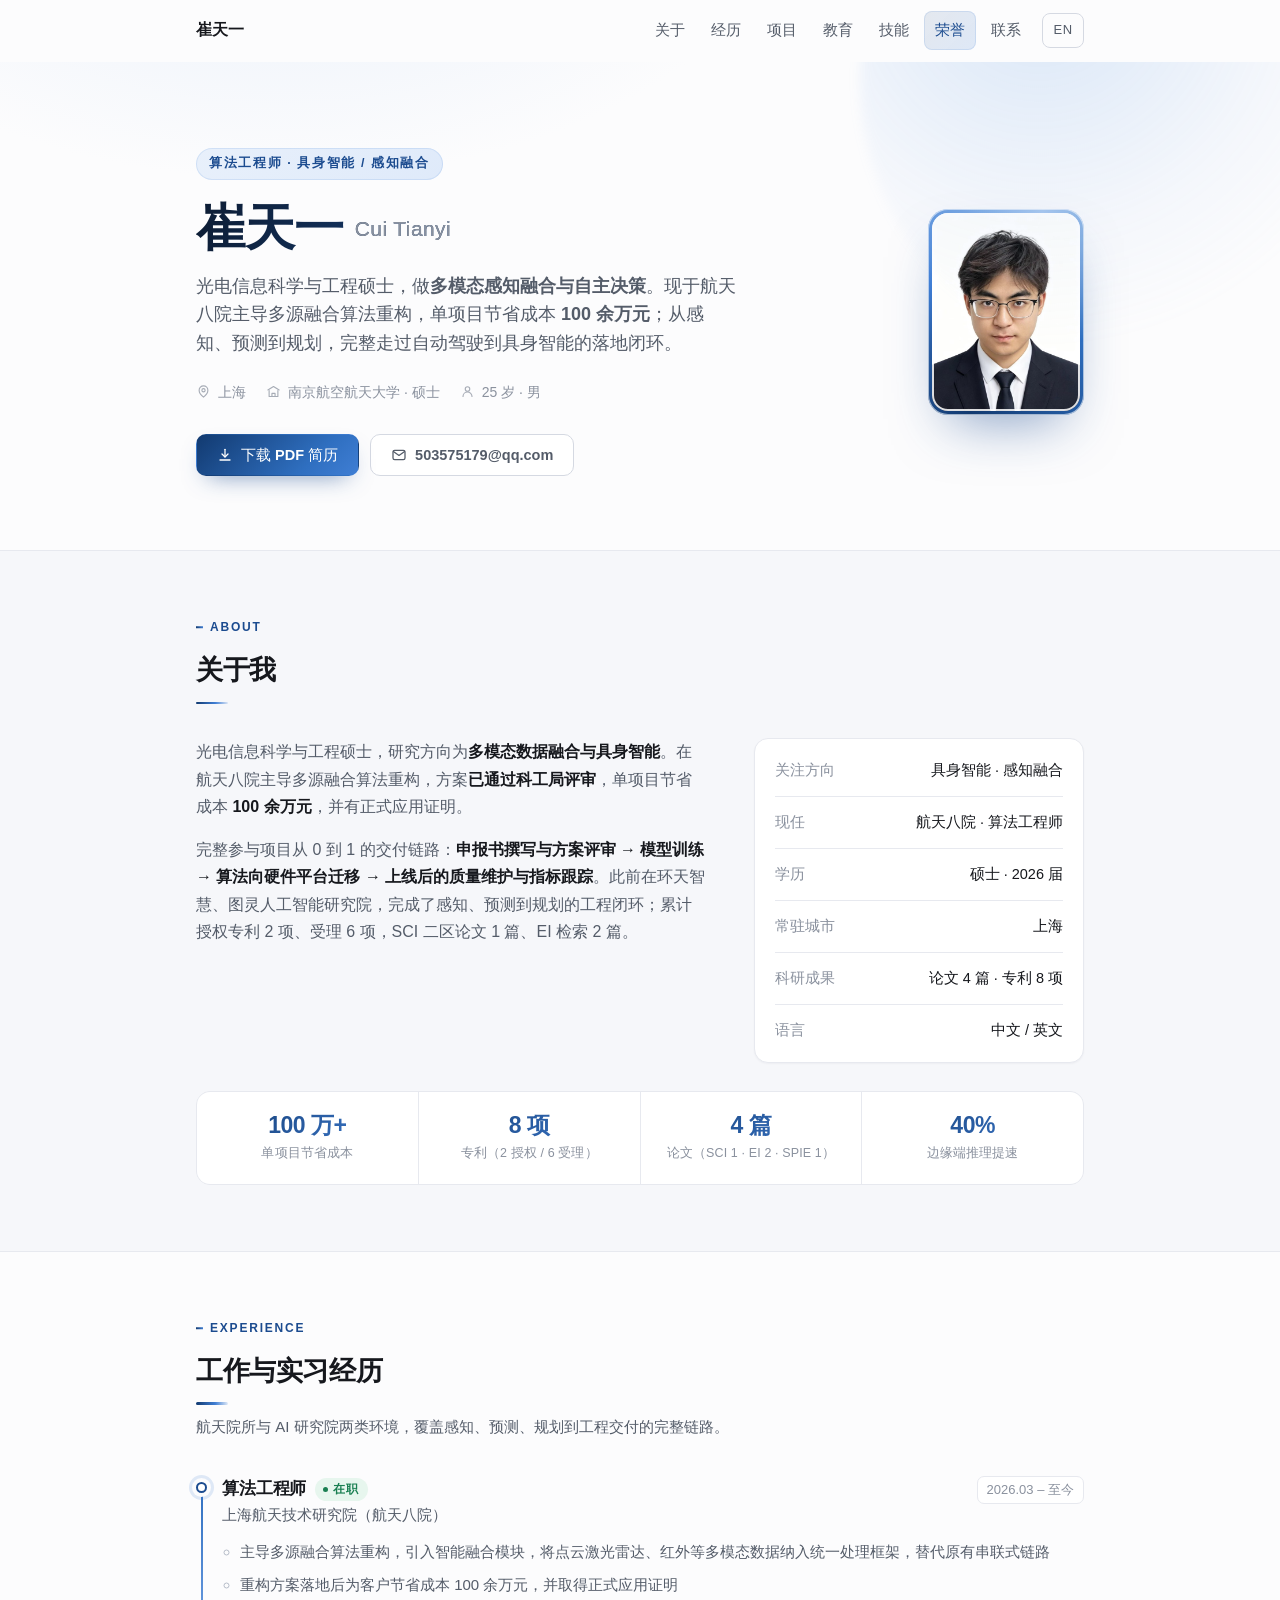
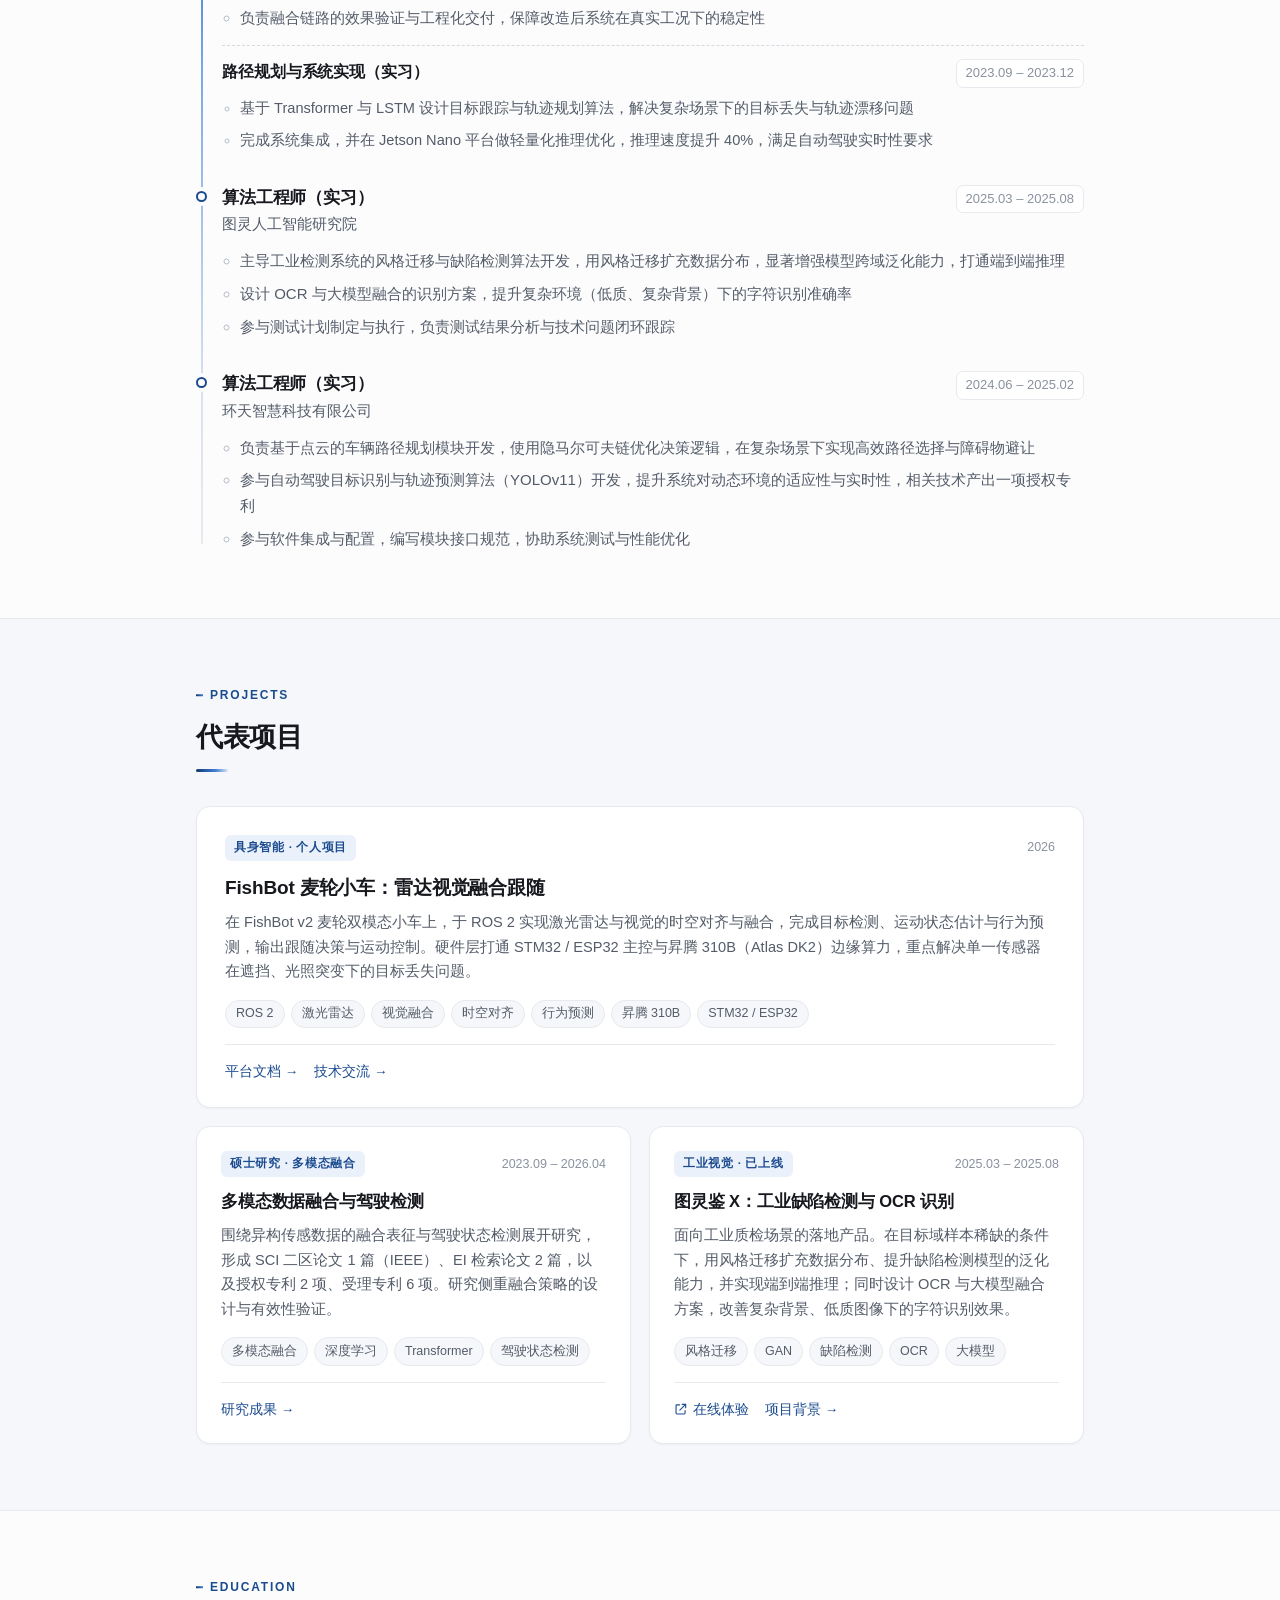
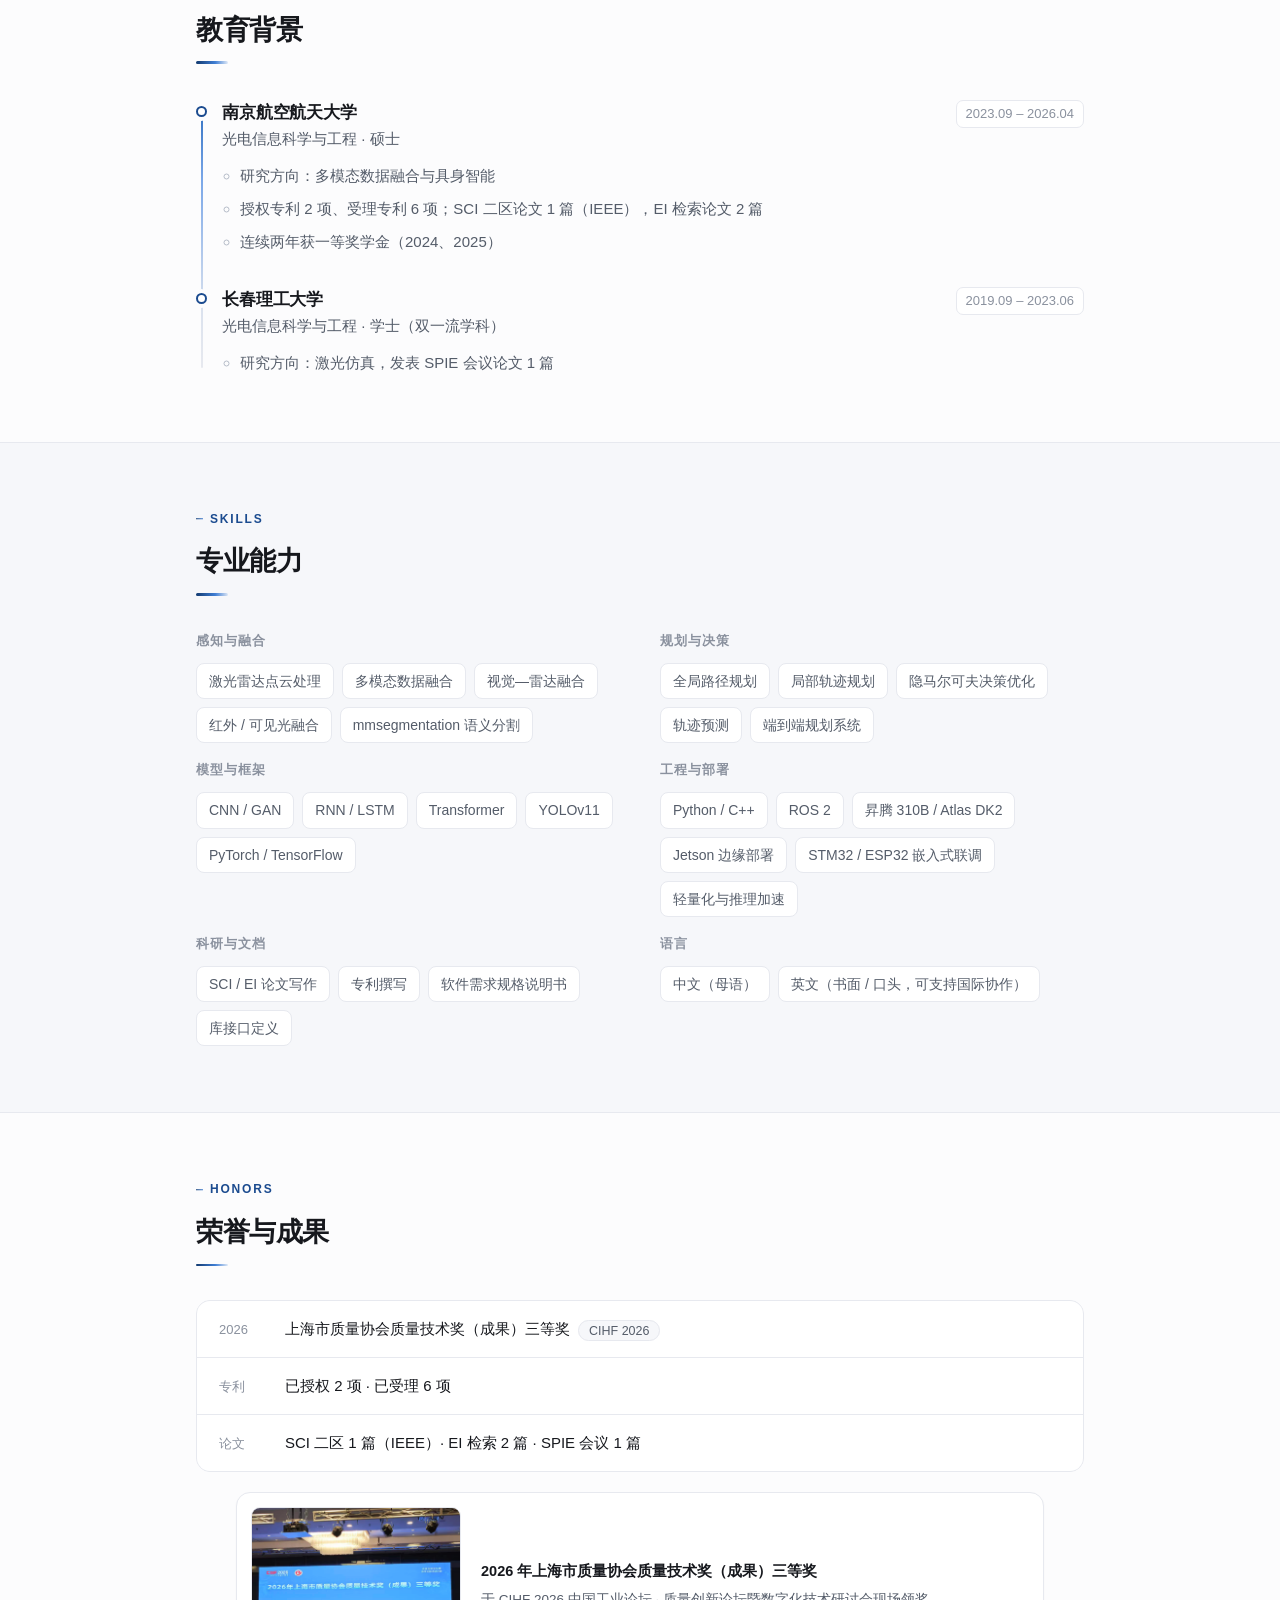
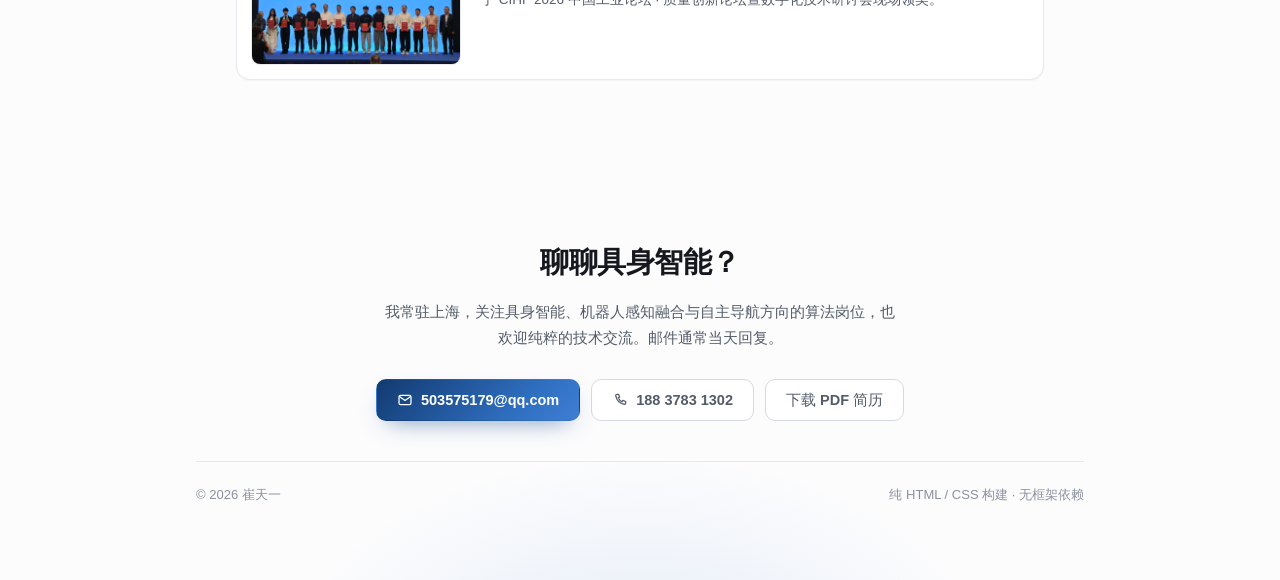
==== index.html @ 43d62408 "个人简历站：中英双语页面 + 单页 PDF 简历 + 站点二维码" ====
<!DOCTYPE html>
<html lang="zh-CN">
<head>
<meta charset="UTF-8">
<meta name="viewport" content="width=device-width, initial-scale=1">
<title>崔天一 · 算法工程师 | 具身智能 · 多模态感知融合</title>
<meta name="description" content="崔天一，南京航空航天大学光电信息科学与工程硕士，算法工程师。专注多模态感知融合、目标跟踪与自主决策，现于航天八院主导多源融合算法重构。">
<meta name="author" content="崔天一">
<meta property="og:title" content="崔天一 · 算法工程师">
<meta property="og:description" content="多模态感知融合 · 目标跟踪与行为预测 · 具身智能与自动驾驶决策">
<meta property="og:type" content="profile">
<link rel="stylesheet" href="assets/css/style.css">
<noscript><style>.reveal{opacity:1 !important;transform:none !important}</style></noscript>
</head>
<body>

<div class="progress" id="progress"></div>

<!-- ======================= 导航 ======================= -->
<header class="nav" id="nav">
  <div class="wrap nav__inner">
    <a class="nav__brand" href="index.html">崔天一</a>

    <button class="nav__toggle" id="navToggle" aria-label="展开菜单" aria-expanded="false">
      <svg viewBox="0 0 24 24" fill="none" stroke="currentColor" stroke-width="2" stroke-linecap="round">
        <path d="M4 7h16M4 12h16M4 17h16"/>
      </svg>
    </button>

    <ul class="nav__links" id="navLinks">
      <li><a href="#about">关于</a></li>
      <li><a href="#experience">经历</a></li>
      <li><a href="#projects">项目</a></li>
      <li><a href="#education">教育</a></li>
      <li><a href="#skills">技能</a></li>
      <li><a href="#honors">荣誉</a></li>
      <li><a href="#contact">联系</a></li>
      <li><a class="nav__lang" href="en/index.html" hreflang="en">EN</a></li>
    </ul>
  </div>
</header>

<main>

  <!-- ======================= Hero ======================= -->
  <section class="hero">
    <div class="wrap hero__inner">
      <div>
        <p class="hero__eyebrow">算法工程师 · 具身智能 / 感知融合</p>
        <h1 class="hero__name">崔天一<small>Cui Tianyi</small></h1>
        <p class="hero__role">
          光电信息科学与工程硕士，做<strong>多模态感知融合与自主决策</strong>。现于航天八院主导多源融合算法重构，单项目节省成本 <strong>100 余万元</strong>；从感知、预测到规划，完整走过自动驾驶到具身智能的落地闭环。
        </p>

        <ul class="hero__meta">
          <li>
            <svg viewBox="0 0 24 24" fill="none" stroke="currentColor" stroke-width="1.8" stroke-linecap="round" stroke-linejoin="round"><path d="M12 21s-7-5.2-7-11a7 7 0 1 1 14 0c0 5.8-7 11-7 11z"/><circle cx="12" cy="10" r="2.6"/></svg>
            上海
          </li>
          <li>
            <svg viewBox="0 0 24 24" fill="none" stroke="currentColor" stroke-width="1.8" stroke-linecap="round" stroke-linejoin="round"><path d="M3 9.5 12 4l9 5.5"/><path d="M5 10.5V20h14v-9.5"/><path d="M9.5 20v-5h5v5"/></svg>
            南京航空航天大学 · 硕士
          </li>
          <li>
            <svg viewBox="0 0 24 24" fill="none" stroke="currentColor" stroke-width="1.8" stroke-linecap="round" stroke-linejoin="round"><circle cx="12" cy="8" r="3.6"/><path d="M4.8 20a7.2 7.2 0 0 1 14.4 0"/></svg>
            25 岁 · 男
          </li>
        </ul>

        <div class="hero__cta">
          <a class="btn btn--primary" href="assets/resume.pdf" target="_blank" rel="noopener">
            <svg viewBox="0 0 24 24" fill="none" stroke="currentColor" stroke-width="1.9" stroke-linecap="round" stroke-linejoin="round"><path d="M12 3.5v11"/><path d="m7.5 10.5 4.5 4.5 4.5-4.5"/><path d="M4.5 19.5h15"/></svg>
            下载 PDF 简历
          </a>
          <a class="btn btn--ghost" href="mailto:503575179@qq.com">
            <svg viewBox="0 0 24 24" fill="none" stroke="currentColor" stroke-width="1.9" stroke-linecap="round" stroke-linejoin="round"><rect x="3" y="5" width="18" height="14" rx="2.5"/><path d="m3.6 6.6 8.4 6 8.4-6"/></svg>
            503575179@qq.com
          </a>
        </div>
      </div>

      <div class="hero__avatar">
        <img src="assets/img/avatar.jpg" alt="崔天一" width="520" height="689">
      </div>
    </div>
  </section>

  <!-- ======================= 关于 ======================= -->
  <section class="section section--alt" id="about">
    <div class="wrap">
      <div class="section__head reveal">
        <span class="section__kicker">About</span>
        <h2 class="section__title">关于我</h2>
      </div>

      <div class="about">
        <div class="about__text reveal">
          <p>
            光电信息科学与工程硕士，研究方向为<strong>多模态数据融合与具身智能</strong>。在航天八院主导多源融合算法重构，方案<strong>已通过科工局评审</strong>，单项目节省成本 <strong>100 余万元</strong>，并有正式应用证明。
          </p>
          <p>
            完整参与项目从 0 到 1 的交付链路：<strong>申报书撰写与方案评审 → 模型训练 → 算法向硬件平台迁移 → 上线后的质量维护与指标跟踪</strong>。此前在环天智慧、图灵人工智能研究院，完成了感知、预测到规划的工程闭环；累计授权专利 2 项、受理 6 项，SCI 二区论文 1 篇、EI 检索 2 篇。
          </p>
        </div>

        <aside class="facts reveal">
          <dl>
            <div class="facts__row"><dt>关注方向</dt><dd>具身智能 · 感知融合</dd></div>
            <div class="facts__row"><dt>现任</dt><dd>航天八院 · 算法工程师</dd></div>
            <div class="facts__row"><dt>学历</dt><dd>硕士 · 2026 届</dd></div>
            <div class="facts__row"><dt>常驻城市</dt><dd>上海</dd></div>
            <div class="facts__row"><dt>科研成果</dt><dd>论文 4 篇 · 专利 8 项</dd></div>
            <div class="facts__row"><dt>语言</dt><dd>中文 / 英文</dd></div>
          </dl>
        </aside>
      </div>

      <div class="stats reveal">
        <div class="stat"><span class="stat__num">100 万+</span><span class="stat__label">单项目节省成本</span></div>
        <div class="stat"><span class="stat__num">8 项</span><span class="stat__label">专利（2 授权 / 6 受理）</span></div>
        <div class="stat"><span class="stat__num">4 篇</span><span class="stat__label">论文（SCI 1 · EI 2 · SPIE 1）</span></div>
        <div class="stat"><span class="stat__num">40%</span><span class="stat__label">边缘端推理提速</span></div>
      </div>
    </div>
  </section>

  <!-- ======================= 经历 ======================= -->
  <section class="section" id="experience">
    <div class="wrap">
      <div class="section__head reveal">
        <span class="section__kicker">Experience</span>
        <h2 class="section__title">工作与实习经历</h2>
        <p class="section__desc">航天院所与 AI 研究院两类环境，覆盖感知、预测、规划到工程交付的完整链路。</p>
      </div>

      <ol class="timeline reveal">
        <li class="tl-item tl-item--now">
          <div class="tl-head">
            <div>
              <h3 class="tl-title">算法工程师<span class="badge-now">在职</span></h3>
              <div class="tl-org">上海航天技术研究院（航天八院）</div>
            </div>
            <span class="tl-date">2026.03 – 至今</span>
          </div>
          <div class="tl-body">
            <ul>
              <li>主导多源融合算法重构，引入智能融合模块，将点云激光雷达、红外等多模态数据纳入统一处理框架，替代原有串联式链路</li>
              <li>重构方案落地后为客户节省成本 100 余万元，并取得正式应用证明</li>
              <li>负责融合链路的效果验证与工程化交付，保障改造后系统在真实工况下的稳定性</li>
            </ul>
          </div>

          <div class="tl-sub">
            <div class="tl-sub__head">
              <span class="tl-sub__role">路径规划与系统实现（实习）</span>
              <span class="tl-date">2023.09 – 2023.12</span>
            </div>
            <div class="tl-body">
              <ul>
                <li>基于 Transformer 与 LSTM 设计目标跟踪与轨迹规划算法，解决复杂场景下的目标丢失与轨迹漂移问题</li>
                <li>完成系统集成，并在 Jetson Nano 平台做轻量化推理优化，推理速度提升 40%，满足自动驾驶实时性要求</li>
              </ul>
            </div>
          </div>
        </li>

        <li class="tl-item">
          <div class="tl-head">
            <div>
              <h3 class="tl-title">算法工程师（实习）</h3>
              <div class="tl-org">图灵人工智能研究院</div>
            </div>
            <span class="tl-date">2025.03 – 2025.08</span>
          </div>
          <div class="tl-body">
            <ul>
              <li>主导工业检测系统的风格迁移与缺陷检测算法开发，用风格迁移扩充数据分布，显著增强模型跨域泛化能力，打通端到端推理</li>
              <li>设计 OCR 与大模型融合的识别方案，提升复杂环境（低质、复杂背景）下的字符识别准确率</li>
              <li>参与测试计划制定与执行，负责测试结果分析与技术问题闭环跟踪</li>
            </ul>
          </div>
        </li>

        <li class="tl-item">
          <div class="tl-head">
            <div>
              <h3 class="tl-title">算法工程师（实习）</h3>
              <div class="tl-org">环天智慧科技有限公司</div>
            </div>
            <span class="tl-date">2024.06 – 2025.02</span>
          </div>
          <div class="tl-body">
            <ul>
              <li>负责基于点云的车辆路径规划模块开发，使用隐马尔可夫链优化决策逻辑，在复杂场景下实现高效路径选择与障碍物避让</li>
              <li>参与自动驾驶目标识别与轨迹预测算法（YOLOv11）开发，提升系统对动态环境的适应性与实时性，相关技术产出一项授权专利</li>
              <li>参与软件集成与配置，编写模块接口规范，协助系统测试与性能优化</li>
            </ul>
          </div>
        </li>

      </ol>
    </div>
  </section>

  <!-- ======================= 项目 ======================= -->
  <section class="section section--alt" id="projects">
    <div class="wrap">
      <div class="section__head reveal">
        <span class="section__kicker">Projects</span>
        <h2 class="section__title">代表项目</h2>
      </div>

      <div class="projects">
        <article class="card card--wide reveal">
          <div class="card__top">
            <span class="tag">具身智能 · 个人项目</span>
            <span class="card__date">2026</span>
          </div>
          <h3 class="card__title">
            <a href="https://fishros.org.cn/forum/category/42/fishbot%E5%9B%9B%E9%A9%B1%E6%9C%BA%E5%99%A8%E4%BA%BAv2" target="_blank" rel="noopener">FishBot 麦轮小车：雷达视觉融合跟随</a>
          </h3>
          <p class="card__desc">
            在 FishBot v2 麦轮双模态小车上，于 ROS 2 实现激光雷达与视觉的时空对齐与融合，完成目标检测、运动状态估计与行为预测，输出跟随决策与运动控制。硬件层打通 STM32 / ESP32 主控与昇腾 310B（Atlas DK2）边缘算力，重点解决单一传感器在遮挡、光照突变下的目标丢失问题。
          </p>
          <div class="card__stack">
            <span class="chip">ROS 2</span>
            <span class="chip">激光雷达</span>
            <span class="chip">视觉融合</span>
            <span class="chip">时空对齐</span>
            <span class="chip">行为预测</span>
            <span class="chip">昇腾 310B</span>
            <span class="chip">STM32 / ESP32</span>
          </div>
          <div class="card__links">
            <a href="https://fishros.org.cn/forum/category/42/fishbot%E5%9B%9B%E9%A9%B1%E6%9C%BA%E5%99%A8%E4%BA%BAv2" target="_blank" rel="noopener">平台文档 →</a>
            <a href="#contact">技术交流 →</a>
          </div>
        </article>

        <article class="card reveal">
          <div class="card__top">
            <span class="tag">硕士研究 · 多模态融合</span>
            <span class="card__date">2023.09 – 2026.04</span>
          </div>
          <h3 class="card__title">多模态数据融合与驾驶检测</h3>
          <p class="card__desc">
            围绕异构传感数据的融合表征与驾驶状态检测展开研究，形成 SCI 二区论文 1 篇（IEEE）、EI 检索论文 2 篇，以及授权专利 2 项、受理专利 6 项。研究侧重融合策略的设计与有效性验证。
          </p>
          <div class="card__stack">
            <span class="chip">多模态融合</span>
            <span class="chip">深度学习</span>
            <span class="chip">Transformer</span>
            <span class="chip">驾驶状态检测</span>
          </div>
          <div class="card__links">
            <a href="#honors">研究成果 →</a>
          </div>
        </article>

        <article class="card reveal">
          <div class="card__top">
            <span class="tag">工业视觉 · 已上线</span>
            <span class="card__date">2025.03 – 2025.08</span>
          </div>
          <h3 class="card__title">
            <a href="https://tulegit.com/chat" target="_blank" rel="noopener">图灵鉴 X：工业缺陷检测与 OCR 识别</a>
          </h3>
          <p class="card__desc">
            面向工业质检场景的落地产品。在目标域样本稀缺的条件下，用风格迁移扩充数据分布、提升缺陷检测模型的泛化能力，并实现端到端推理；同时设计 OCR 与大模型融合方案，改善复杂背景、低质图像下的字符识别效果。
          </p>
          <div class="card__stack">
            <span class="chip">风格迁移</span>
            <span class="chip">GAN</span>
            <span class="chip">缺陷检测</span>
            <span class="chip">OCR</span>
            <span class="chip">大模型</span>
          </div>
          <div class="card__links">
            <a href="https://tulegit.com/chat" target="_blank" rel="noopener">
              <svg viewBox="0 0 24 24" fill="none" stroke="currentColor" stroke-width="1.9" stroke-linecap="round" stroke-linejoin="round"><path d="M14 4h6v6"/><path d="M20 4 10 14"/><path d="M19 14.5V19a1.5 1.5 0 0 1-1.5 1.5H5A1.5 1.5 0 0 1 3.5 19V6.5A1.5 1.5 0 0 1 5 5h4.5"/></svg>
              在线体验
            </a>
            <a href="#experience">项目背景 →</a>
          </div>
        </article>

      </div>
    </div>
  </section>

  <!-- ======================= 教育 ======================= -->
  <section class="section" id="education">
    <div class="wrap">
      <div class="section__head reveal">
        <span class="section__kicker">Education</span>
        <h2 class="section__title">教育背景</h2>
      </div>

      <ol class="timeline reveal">
        <li class="tl-item">
          <div class="tl-head">
            <div>
              <h3 class="tl-title">南京航空航天大学</h3>
              <div class="tl-org">光电信息科学与工程 · 硕士</div>
            </div>
            <span class="tl-date">2023.09 – 2026.04</span>
          </div>
          <div class="tl-body">
            <ul>
              <li>研究方向：多模态数据融合与具身智能</li>
              <li>授权专利 2 项、受理专利 6 项；SCI 二区论文 1 篇（IEEE），EI 检索论文 2 篇</li>
              <li>连续两年获一等奖学金（2024、2025）</li>
            </ul>
          </div>
        </li>

        <li class="tl-item">
          <div class="tl-head">
            <div>
              <h3 class="tl-title">长春理工大学</h3>
              <div class="tl-org">光电信息科学与工程 · 学士（双一流学科）</div>
            </div>
            <span class="tl-date">2019.09 – 2023.06</span>
          </div>
          <div class="tl-body">
            <ul>
              <li>研究方向：激光仿真，发表 SPIE 会议论文 1 篇</li>
            </ul>
          </div>
        </li>
      </ol>
    </div>
  </section>

  <!-- ======================= 技能 ======================= -->
  <section class="section section--alt" id="skills">
    <div class="wrap">
      <div class="section__head reveal">
        <span class="section__kicker">Skills</span>
        <h2 class="section__title">专业能力</h2>
      </div>

      <div class="skills reveal">
        <div>
          <p class="skill__label">感知与融合</p>
          <ul class="skill__list">
            <li>激光雷达点云处理</li>
            <li>多模态数据融合</li>
            <li>视觉—雷达融合</li>
            <li>红外 / 可见光融合</li>
            <li>mmsegmentation 语义分割</li>
          </ul>
        </div>

        <div>
          <p class="skill__label">规划与决策</p>
          <ul class="skill__list">
            <li>全局路径规划</li>
            <li>局部轨迹规划</li>
            <li>隐马尔可夫决策优化</li>
            <li>轨迹预测</li>
            <li>端到端规划系统</li>
          </ul>
        </div>

        <div>
          <p class="skill__label">模型与框架</p>
          <ul class="skill__list">
            <li>CNN / GAN</li>
            <li>RNN / LSTM</li>
            <li>Transformer</li>
            <li>YOLOv11</li>
            <li>PyTorch / TensorFlow</li>
          </ul>
        </div>

        <div>
          <p class="skill__label">工程与部署</p>
          <ul class="skill__list">
            <li>Python / C++</li>
            <li>ROS 2</li>
            <li>昇腾 310B / Atlas DK2</li>
            <li>Jetson 边缘部署</li>
            <li>STM32 / ESP32 嵌入式联调</li>
            <li>轻量化与推理加速</li>
          </ul>
        </div>

        <div>
          <p class="skill__label">科研与文档</p>
          <ul class="skill__list">
            <li>SCI / EI 论文写作</li>
            <li>专利撰写</li>
            <li>软件需求规格说明书</li>
            <li>库接口定义</li>
          </ul>
        </div>

        <div>
          <p class="skill__label">语言</p>
          <ul class="skill__list">
            <li>中文（母语）</li>
            <li>英文（书面 / 口头，可支持国际协作）</li>
          </ul>
        </div>
      </div>
    </div>
  </section>

  <!-- ======================= 荣誉 ======================= -->
  <section class="section" id="honors">
    <div class="wrap">
      <div class="section__head reveal">
        <span class="section__kicker">Honors</span>
        <h2 class="section__title">荣誉与成果</h2>
      </div>

      <ul class="honors reveal">
        <li><span class="honors__year">2026</span><span class="honors__name">上海市质量协会质量技术奖（成果）三等奖<span class="chip" style="margin-left:8px">CIHF 2026</span></span></li>
        <li><span class="honors__year">专利</span><span class="honors__name">已授权 2 项 · 已受理 6 项</span></li>
        <li><span class="honors__year">论文</span><span class="honors__name">SCI 二区 1 篇（IEEE）· EI 检索 2 篇 · SPIE 会议 1 篇</span></li>
      </ul>

      <figure class="evidence reveal">
        <a href="assets/img/award-2026.jpg" target="_blank" rel="noopener">
          <img src="assets/img/award-2026.jpg" alt="2026 年上海市质量协会质量技术奖（成果）三等奖 颁奖现场" loading="lazy">
        </a>
        <figcaption class="evidence__cap">
          <strong>2026 年上海市质量协会质量技术奖（成果）三等奖</strong>
          于 CIHF 2026 中国工业论坛 · 质量创新论坛暨数字化技术研讨会现场领奖。
        </figcaption>
      </figure>
    </div>
  </section>

  <!-- ======================= 联系 ======================= -->
  <section class="contact" id="contact">
    <div class="wrap">
      <h2 class="contact__title">聊聊具身智能？</h2>
      <p class="contact__desc">
        我常驻上海，关注具身智能、机器人感知融合与自主导航方向的算法岗位，也欢迎纯粹的技术交流。邮件通常当天回复。
      </p>

      <div class="contact__actions">
        <a class="btn btn--primary" href="mailto:503575179@qq.com">
          <svg viewBox="0 0 24 24" fill="none" stroke="currentColor" stroke-width="1.9" stroke-linecap="round" stroke-linejoin="round"><rect x="3" y="5" width="18" height="14" rx="2.5"/><path d="m3.6 6.6 8.4 6 8.4-6"/></svg>
          503575179@qq.com
        </a>
        <a class="btn btn--ghost" href="tel:18837831302">
          <svg viewBox="0 0 24 24" fill="none" stroke="currentColor" stroke-width="1.9" stroke-linecap="round" stroke-linejoin="round"><path d="M7.6 3.5h2.2l1.6 4-2 1.3a11 11 0 0 0 5.8 5.8l1.3-2 4 1.6v2.2a2 2 0 0 1-2.2 2A16.5 16.5 0 0 1 5.6 5.7a2 2 0 0 1 2-2.2z"/></svg>
          188 3783 1302
        </a>
        <a class="btn btn--ghost" href="assets/resume.pdf" target="_blank" rel="noopener">下载 PDF 简历</a>
      </div>

      <div class="footer">
        <span>© <span id="year">2026</span> 崔天一</span>
        <span>纯 HTML / CSS 构建 · 无框架依赖</span>
      </div>
    </div>
  </section>

</main>

<script src="assets/js/main.js" defer></script>
</body>
</html>
---- assets/css/style.css ----
/* ============================================================
   Personal Resume Site — shared stylesheet
   Light, clean, print-friendly. 中英双语共用。
   ============================================================ */

:root {
  --bg: #fcfcfd;
  --surface: #ffffff;
  --surface-alt: #f6f7fa;
  --text: #16181d;
  --text-soft: #545c69;
  --text-mute: #8a919e;
  --accent: #1b4b8f;
  --accent-hover: #123a70;
  --accent-soft: #ebf1fa;
  --line: #e7e9ef;
  --line-strong: #d5d9e2;
  --radius: 14px;
  --radius-sm: 9px;
  --shadow-sm: 0 1px 2px rgba(16, 24, 40, 0.04);
  --shadow: 0 1px 2px rgba(16, 24, 40, 0.04), 0 10px 28px -16px rgba(16, 24, 40, 0.18);
  --max: 940px;
  --nav-h: 62px;
  --ease: cubic-bezier(0.16, 1, 0.3, 1);
}

*,
*::before,
*::after { box-sizing: border-box; }

html {
  scroll-behavior: smooth;
  scroll-padding-top: calc(var(--nav-h) + 16px);
  -webkit-text-size-adjust: 100%;
}

body {
  margin: 0;
  background: var(--bg);
  color: var(--text);
  font-family: -apple-system, BlinkMacSystemFont, "Segoe UI", "Inter",
    "PingFang SC", "Hiragino Sans GB", "Microsoft YaHei", "Source Han Sans SC",
    sans-serif;
  font-size: 16px;
  line-height: 1.72;
  -webkit-font-smoothing: antialiased;
  text-rendering: optimizeLegibility;
}

img { max-width: 100%; display: block; }
a { color: var(--accent); text-decoration: none; }
a:hover { color: var(--accent-hover); }

::selection { background: #d7e4f8; color: #0f2a52; }

/* ------------------------------------------------------------
   Layout
   ------------------------------------------------------------ */
.wrap {
  width: 100%;
  max-width: var(--max);
  margin: 0 auto;
  padding: 0 26px;
}

/* ------------------------------------------------------------
   Navbar
   ------------------------------------------------------------ */
.nav {
  position: sticky;
  top: 0;
  z-index: 50;
  height: var(--nav-h);
  background: rgba(252, 252, 253, 0.82);
  backdrop-filter: saturate(180%) blur(14px);
  -webkit-backdrop-filter: saturate(180%) blur(14px);
  border-bottom: 1px solid transparent;
  transition: border-color 0.25s ease, box-shadow 0.25s ease;
}

.nav.is-scrolled {
  border-bottom-color: var(--line);
  box-shadow: 0 1px 12px -6px rgba(16, 24, 40, 0.18);
}

.nav__inner {
  height: 100%;
  display: flex;
  align-items: center;
  justify-content: space-between;
  gap: 18px;
}

.nav__brand {
  font-size: 15.5px;
  font-weight: 650;
  letter-spacing: 0.01em;
  color: var(--text);
  white-space: nowrap;
}
.nav__brand:hover { color: var(--accent); }

.nav__links {
  display: flex;
  align-items: center;
  gap: 4px;
  margin: 0;
  padding: 0;
  list-style: none;
}

.nav__links a {
  display: block;
  padding: 7px 11px;
  border-radius: 8px;
  font-size: 14.5px;
  color: var(--text-soft);
  transition: color 0.16s ease, background-color 0.16s ease;
}
.nav__links a:hover { color: var(--text); background: var(--surface-alt); }
.nav__links a.is-active { color: var(--accent); background: var(--accent-soft); font-weight: 550; }

.nav__lang {
  border: 1px solid var(--line-strong) !important;
  font-size: 13px !important;
  letter-spacing: 0.06em;
  color: var(--text-soft);
  padding: 5px 10px !important;
  margin-left: 6px;
}
.nav__lang:hover { border-color: var(--accent) !important; color: var(--accent) !important; background: transparent !important; }

.nav__toggle {
  display: none;
  width: 38px;
  height: 38px;
  border: 1px solid var(--line-strong);
  border-radius: 9px;
  background: var(--surface);
  cursor: pointer;
  padding: 0;
  align-items: center;
  justify-content: center;
  color: var(--text);
}
.nav__toggle svg { width: 18px; height: 18px; }

/* ------------------------------------------------------------
   Hero
   ------------------------------------------------------------ */
.hero {
  position: relative;
  padding: 86px 0 74px;
  overflow: hidden;
}

.hero::before {
  content: "";
  position: absolute;
  inset: -40% 0 auto 0;
  height: 460px;
  background: radial-gradient(ellipse 60% 100% at 22% 0%, #e7effa 0%, rgba(231, 239, 250, 0) 68%);
  pointer-events: none;
}

.hero__inner {
  position: relative;
  display: grid;
  grid-template-columns: 1fr auto;
  gap: 52px;
  align-items: center;
}

.hero__eyebrow {
  display: inline-flex;
  align-items: center;
  gap: 8px;
  font-size: 12.5px;
  font-weight: 600;
  letter-spacing: 0.13em;
  text-transform: uppercase;
  color: var(--accent);
  background: var(--accent-soft);
  border-radius: 999px;
  padding: 5px 13px;
  margin: 0 0 20px;
}

.hero__name {
  margin: 0;
  font-size: clamp(34px, 5.2vw, 50px);
  line-height: 1.14;
  letter-spacing: -0.022em;
  font-weight: 680;
}

.hero__name small {
  display: inline-block;
  margin-left: 12px;
  font-size: 0.42em;
  font-weight: 500;
  letter-spacing: 0.02em;
  color: var(--text-mute);
  vertical-align: 0.42em;
}

.hero__role {
  margin: 15px 0 0;
  font-size: 18px;
  line-height: 1.6;
  color: var(--text-soft);
  max-width: 30em;
}

.hero__meta {
  display: flex;
  flex-wrap: wrap;
  gap: 6px 20px;
  margin: 22px 0 0;
  padding: 0;
  list-style: none;
  font-size: 14px;
  color: var(--text-mute);
}
.hero__meta li { display: flex; align-items: center; gap: 7px; }
.hero__meta svg { width: 15px; height: 15px; flex: none; opacity: 0.75; }

.hero__cta {
  display: flex;
  flex-wrap: wrap;
  gap: 11px;
  margin-top: 30px;
}

.btn {
  display: inline-flex;
  align-items: center;
  gap: 8px;
  height: 42px;
  padding: 0 20px;
  border-radius: 10px;
  font-size: 14.5px;
  font-weight: 550;
  border: 1px solid transparent;
  cursor: pointer;
  transition: transform 0.15s var(--ease), background-color 0.16s ease,
    border-color 0.16s ease, box-shadow 0.16s ease;
}
.btn svg { width: 16px; height: 16px; }
.btn:active { transform: translateY(1px); }

.btn--primary {
  background: var(--accent);
  color: #fff;
  box-shadow: 0 8px 20px -10px rgba(27, 75, 143, 0.65);
}
.btn--primary:hover { background: var(--accent-hover); color: #fff; }

.btn--ghost {
  background: var(--surface);
  color: var(--text-soft);
  border-color: var(--line-strong);
}
.btn--ghost:hover { color: var(--accent); border-color: var(--accent); }

.hero__avatar {
  width: 156px;
  height: 206px;
  border-radius: 20px;
  background: linear-gradient(140deg, #24579b 0%, #4a86d4 100%);
  color: #fff;
  display: grid;
  place-items: center;
  font-size: 46px;
  font-weight: 600;
  letter-spacing: 0.04em;
  box-shadow: 0 18px 44px -18px rgba(27, 75, 143, 0.62);
  flex: none;
  user-select: none;
}
.hero__avatar img { width: 100%; height: 100%; border-radius: 20px; object-fit: cover; }

/* ------------------------------------------------------------
   Section shell
   ------------------------------------------------------------ */
.section { padding: 66px 0; }
.section--alt { background: var(--surface-alt); border-block: 1px solid var(--line); }

.section__head { margin-bottom: 34px; }

.section__kicker {
  display: block;
  font-size: 12px;
  font-weight: 650;
  letter-spacing: 0.15em;
  text-transform: uppercase;
  color: var(--accent);
  margin-bottom: 9px;
}

.section__title {
  margin: 0;
  font-size: clamp(22px, 3vw, 27px);
  letter-spacing: -0.014em;
  font-weight: 650;
}

.section__desc {
  margin: 9px 0 0;
  color: var(--text-soft);
  font-size: 15px;
}

/* ------------------------------------------------------------
   About
   ------------------------------------------------------------ */
.about {
  display: grid;
  grid-template-columns: 1.55fr 1fr;
  gap: 46px;
  align-items: start;
}
.about__text p { margin: 0 0 15px; color: var(--text-soft); }
.about__text p:last-child { margin-bottom: 0; }
.about__text strong { color: var(--text); font-weight: 600; }

.facts {
  background: var(--surface);
  border: 1px solid var(--line);
  border-radius: var(--radius);
  padding: 6px 20px;
  box-shadow: var(--shadow-sm);
}
.facts dl { margin: 0; }
.facts__row {
  display: flex;
  justify-content: space-between;
  gap: 16px;
  padding: 13px 0;
  border-bottom: 1px solid var(--line);
  font-size: 14.5px;
}
.facts__row:last-child { border-bottom: 0; }
.facts__row dt { color: var(--text-mute); flex: none; }
.facts__row dd { margin: 0; text-align: right; font-weight: 500; }

/* ------------------------------------------------------------
   Timeline (education / experience)
   ------------------------------------------------------------ */
.timeline {
  position: relative;
  margin: 0;
  padding: 0 0 0 26px;
  list-style: none;
}
.timeline::before {
  content: "";
  position: absolute;
  left: 5px;
  top: 8px;
  bottom: 8px;
  width: 1.5px;
  background: linear-gradient(#cdd4e0, #e3e7ef);
  border-radius: 2px;
}

.tl-item { position: relative; padding-bottom: 30px; }
.tl-item:last-child { padding-bottom: 0; }

.tl-item::before {
  content: "";
  position: absolute;
  left: -26px;
  top: 8px;
  width: 11px;
  height: 11px;
  border-radius: 50%;
  background: var(--surface);
  border: 2.5px solid var(--accent);
  box-shadow: 0 0 0 4px var(--bg);
}
.section--alt .tl-item::before { box-shadow: 0 0 0 4px var(--surface-alt); }

.tl-head {
  display: flex;
  flex-wrap: wrap;
  align-items: baseline;
  justify-content: space-between;
  gap: 4px 16px;
}
.tl-title { margin: 0; font-size: 16.5px; font-weight: 620; letter-spacing: -0.008em; }
.tl-org { color: var(--text-soft); font-size: 15px; }
.tl-date {
  font-size: 13px;
  color: var(--text-mute);
  font-variant-numeric: tabular-nums;
  white-space: nowrap;
  background: var(--surface);
  border: 1px solid var(--line);
  border-radius: 7px;
  padding: 2px 9px;
}
.section--alt .tl-date { background: rgba(255, 255, 255, 0.7); }

.tl-body { margin-top: 11px; }
.tl-body ul {
  margin: 0;
  padding-left: 18px;
  color: var(--text-soft);
  font-size: 15px;
}
.tl-body li { margin-bottom: 7px; }
.tl-body li:last-child { margin-bottom: 0; }
.tl-body li::marker { color: #b6bdc9; }

/* 同一单位下的第二段经历（实习/转岗） */
.tl-sub {
  margin-top: 15px;
  padding-top: 13px;
  border-top: 1px dashed var(--line-strong);
}
.tl-sub__head {
  display: flex;
  flex-wrap: wrap;
  align-items: baseline;
  justify-content: space-between;
  gap: 4px 16px;
  margin-bottom: 8px;
}
.tl-sub__role {
  font-size: 15.5px;
  font-weight: 600;
  color: var(--text);
  letter-spacing: -0.006em;
}
.tl-sub .tl-body { margin-top: 0; }
.tl-sub .tl-body ul { font-size: 14.6px; }

/* ------------------------------------------------------------
   Project cards
   ------------------------------------------------------------ */
.projects {
  display: grid;
  grid-template-columns: repeat(2, minmax(0, 1fr));
  gap: 18px;
}

.card {
  display: flex;
  flex-direction: column;
  background: var(--surface);
  border: 1px solid var(--line);
  border-radius: var(--radius);
  padding: 24px 24px 22px;
  box-shadow: var(--shadow-sm);
  transition: transform 0.22s var(--ease), box-shadow 0.22s var(--ease),
    border-color 0.22s ease;
}
.card:hover {
  transform: translateY(-3px);
  border-color: var(--line-strong);
  box-shadow: var(--shadow);
}

.card__top {
  display: flex;
  align-items: center;
  justify-content: space-between;
  gap: 12px;
  margin-bottom: 13px;
}

.tag {
  display: inline-block;
  font-size: 11.5px;
  font-weight: 600;
  letter-spacing: 0.06em;
  text-transform: uppercase;
  color: var(--accent);
  background: var(--accent-soft);
  border-radius: 6px;
  padding: 3px 9px;
}
.tag--muted { color: var(--text-mute); background: var(--surface-alt); border: 1px solid var(--line); }

.card__date {
  font-size: 12.5px;
  color: var(--text-mute);
  font-variant-numeric: tabular-nums;
  white-space: nowrap;
}

.card__title {
  margin: 0 0 9px;
  font-size: 16.5px;
  font-weight: 630;
  line-height: 1.45;
  letter-spacing: -0.008em;
}
.card__title a { color: inherit; }
.card__title a:hover { color: var(--accent); }

.card__desc {
  margin: 0;
  font-size: 14.6px;
  color: var(--text-soft);
  line-height: 1.68;
}

.card__stack {
  display: flex;
  flex-wrap: wrap;
  gap: 6px;
  margin-top: 16px;
}
.chip {
  font-size: 12.5px;
  color: var(--text-soft);
  background: var(--surface-alt);
  border: 1px solid var(--line);
  border-radius: 999px;
  padding: 2.5px 10px;
  white-space: nowrap;
}

.card__links {
  display: flex;
  gap: 16px;
  margin-top: auto;
  padding-top: 15px;
  border-top: 1px solid var(--line);
  font-size: 13.5px;
}
.card__links a { display: inline-flex; align-items: center; gap: 5px; font-weight: 500; }
.card__links svg { width: 14px; height: 14px; }
.card__desc + .card__stack { margin-bottom: 16px; }

/* ------------------------------------------------------------
   Skills
   ------------------------------------------------------------ */
.skills {
  display: grid;
  grid-template-columns: repeat(2, minmax(0, 1fr));
  gap: 16px 40px;
}
.skill__label {
  margin: 0 0 11px;
  font-size: 13px;
  font-weight: 650;
  letter-spacing: 0.07em;
  text-transform: uppercase;
  color: var(--text-mute);
}
.skill__list { display: flex; flex-wrap: wrap; gap: 8px; margin: 0; padding: 0; list-style: none; }
.skill__list li {
  font-size: 14px;
  background: var(--surface);
  border: 1px solid var(--line);
  border-radius: 8px;
  padding: 5px 12px;
  color: var(--text-soft);
  transition: border-color 0.16s ease, color 0.16s ease;
}
.skill__list li:hover { border-color: var(--accent); color: var(--accent); }

/* ------------------------------------------------------------
   Honors
   ------------------------------------------------------------ */
.honors { margin: 0; padding: 0; list-style: none; display: grid; gap: 1px; background: var(--line); border: 1px solid var(--line); border-radius: var(--radius); overflow: hidden; }
.honors li {
  display: flex;
  align-items: baseline;
  gap: 14px;
  background: var(--surface);
  padding: 15px 22px;
  font-size: 15px;
  color: var(--text-soft);
}
.honors .honors__year {
  flex: none;
  width: 52px;
  font-size: 13px;
  color: var(--text-mute);
  font-variant-numeric: tabular-nums;
}
.honors .honors__name { color: var(--text); font-weight: 500; }

/* ------------------------------------------------------------
   Contact / footer
   ------------------------------------------------------------ */
.contact {
  text-align: center;
  padding: 76px 0 40px;
}
.contact__title {
  margin: 0 0 12px;
  font-size: clamp(23px, 3.2vw, 29px);
  font-weight: 650;
  letter-spacing: -0.016em;
}
.contact__desc { margin: 0 auto 28px; max-width: 34em; color: var(--text-soft); font-size: 15px; }

.contact__actions { display: flex; flex-wrap: wrap; gap: 11px; justify-content: center; }

.socials {
  display: flex;
  flex-wrap: wrap;
  gap: 22px;
  justify-content: center;
  margin: 34px 0 0;
  padding: 0;
  list-style: none;
  font-size: 14px;
}
.socials a { display: inline-flex; align-items: center; gap: 7px; color: var(--text-soft); }
.socials a:hover { color: var(--accent); }
.socials svg { width: 16px; height: 16px; }

.footer {
  margin-top: 40px;
  padding: 22px 0 34px;
  border-top: 1px solid var(--line);
  font-size: 13px;
  color: var(--text-mute);
  display: flex;
  flex-wrap: wrap;
  gap: 8px 18px;
  justify-content: space-between;
}

/* ------------------------------------------------------------
   Stats strip
   ------------------------------------------------------------ */
.stats {
  display: grid;
  grid-template-columns: repeat(4, minmax(0, 1fr));
  gap: 1px;
  margin: 28px 0 0;
  background: var(--line);
  border: 1px solid var(--line);
  border-radius: var(--radius);
  overflow: hidden;
}
.stat { background: var(--surface); padding: 19px 14px; text-align: center; }
.stat__num {
  display: block;
  font-size: 23px;
  font-weight: 680;
  line-height: 1.25;
  letter-spacing: -0.02em;
  color: var(--accent);
  font-variant-numeric: tabular-nums;
}
.stat__label {
  display: block;
  margin-top: 4px;
  font-size: 12.5px;
  color: var(--text-mute);
  letter-spacing: 0.01em;
}

/* ------------------------------------------------------------
   "Current role" badge
   ------------------------------------------------------------ */
.badge-now {
  display: inline-flex;
  align-items: center;
  gap: 5px;
  margin-left: 9px;
  font-size: 11.5px;
  font-weight: 600;
  letter-spacing: 0.07em;
  color: #1a7f52;
  background: #e7f6ee;
  border-radius: 999px;
  padding: 2px 9px 2px 8px;
  vertical-align: middle;
}
.badge-now::before {
  content: "";
  width: 5px;
  height: 5px;
  border-radius: 50%;
  background: #1a7f52;
}

/* ------------------------------------------------------------
   Award evidence
   ------------------------------------------------------------ */
.evidence {
  display: flex;
  align-items: center;
  gap: 20px;
  margin-top: 20px;
  padding: 14px;
  background: var(--surface);
  border: 1px solid var(--line);
  border-radius: var(--radius);
  box-shadow: var(--shadow-sm);
}
.evidence img {
  width: 210px;
  height: auto;
  flex: none;
  border-radius: 9px;
  border: 1px solid var(--line);
}
.evidence__cap { font-size: 13.5px; color: var(--text-soft); line-height: 1.7; margin: 0; }
.evidence__cap strong {
  display: block;
  margin-bottom: 5px;
  font-size: 14.5px;
  font-weight: 620;
  color: var(--text);
}

/* ------------------------------------------------------------
   Reveal animation
   ------------------------------------------------------------ */
.reveal {
  opacity: 0;
  transform: translateY(16px);
  transition: opacity 0.62s var(--ease), transform 0.62s var(--ease);
}
.reveal.is-in { opacity: 1; transform: none; }

@media (prefers-reduced-motion: reduce) {
  html { scroll-behavior: auto; }
  .reveal { opacity: 1; transform: none; transition: none; }
  * { animation-duration: 0.001ms !important; transition-duration: 0.001ms !important; }
}

/* ------------------------------------------------------------
   Responsive
   ------------------------------------------------------------ */
@media (max-width: 860px) {
  .hero__inner { grid-template-columns: 1fr; gap: 34px; }
  .hero__avatar { order: -1; }
  .hero { padding: 58px 0 56px; }
  .about { grid-template-columns: 1fr; gap: 30px; }
  .projects, .skills { grid-template-columns: 1fr; }
  .section { padding: 52px 0; }
  .stats { grid-template-columns: repeat(2, minmax(0, 1fr)); }
  .evidence { flex-direction: column; align-items: flex-start; gap: 14px; }
  .evidence img { width: 100%; max-width: 340px; }
}

@media (max-width: 700px) {
  .nav__toggle { display: inline-flex; }
  .nav__links {
    position: absolute;
    top: var(--nav-h);
    left: 0;
    right: 0;
    flex-direction: column;
    align-items: stretch;
    gap: 2px;
    padding: 10px 22px 18px;
    background: rgba(252, 252, 253, 0.97);
    backdrop-filter: blur(14px);
    border-bottom: 1px solid var(--line);
    box-shadow: 0 14px 24px -18px rgba(16, 24, 40, 0.4);
    display: none;
  }
  .nav__links.is-open { display: flex; }
  .nav__links a { padding: 10px 12px; }
  .nav__lang { margin: 6px 0 0; text-align: center; }
  .wrap { padding: 0 20px; }
  .honors li { flex-wrap: wrap; gap: 4px 12px; }
}

/* ============================================================
   V2 视觉增强 — 渐变 / 光效 / 微交互（不影响排版结构）
   ============================================================ */

:root {
  --accent-2: #3f7ed4;
  --accent-3: #8fb6e8;
}

/* ---------- 顶部滚动进度条 ---------- */
.progress {
  position: fixed;
  top: 0;
  left: 0;
  z-index: 100;
  width: 0;
  height: 2.5px;
  background: linear-gradient(90deg, #123a70, #2f6fc0 45%, #6fa4e6);
  box-shadow: 0 0 10px rgba(63, 126, 212, 0.55);
  border-radius: 0 2px 2px 0;
  pointer-events: none;
}

/* ---------- Hero 光斑 ---------- */
.hero::after {
  content: "";
  position: absolute;
  top: -260px;
  right: -140px;
  width: 560px;
  height: 560px;
  border-radius: 50%;
  background: radial-gradient(circle at 32% 32%,
    rgba(74, 143, 224, 0.20), rgba(122, 167, 232, 0.06) 46%, transparent 68%);
  filter: blur(6px);
  pointer-events: none;
  animation: heroFloat 16s ease-in-out infinite alternate;
}
@keyframes heroFloat {
  from { transform: translate3d(0, 0, 0) scale(1); }
  to   { transform: translate3d(-28px, 30px, 0) scale(1.09); }
}

/* ---------- 渐变大标题 ---------- */
.hero__name {
  background: linear-gradient(112deg, #0d1c33 0%, #163f77 42%, #3f7ed4 100%);
  -webkit-background-clip: text;
  background-clip: text;
  -webkit-text-fill-color: transparent;
  color: transparent;
}
.hero__name small {
  -webkit-text-fill-color: var(--text-mute);
  color: var(--text-mute);
}

.hero__eyebrow {
  background: linear-gradient(135deg, #e8f0fb, #dfeafa);
  box-shadow: inset 0 0 0 1px rgba(63, 126, 212, 0.14);
}

/* ---------- 头像：证件照比例 + 渐变描边框 ---------- */
.hero__avatar {
  position: relative;
  width: 156px;
  height: 206px;
  padding: 4px;
  border-radius: 20px;
  background: conic-gradient(from 200deg, #123a70, #3f7ed4, #a8c8ee, #2f6fc0, #123a70);
  box-shadow: 0 26px 56px -22px rgba(27, 75, 143, 0.55),
              0 0 0 1px rgba(255, 255, 255, 0.6) inset;
  display: block;
  font-size: 0;
  overflow: hidden;
  transition: transform 0.55s var(--ease), box-shadow 0.45s ease;
}
.hero__avatar::after {
  content: "";
  position: absolute;
  inset: 4px;
  border-radius: 16px;
  box-shadow: inset 0 0 0 2px rgba(255, 255, 255, 0.85);
  pointer-events: none;
}
.hero__avatar img {
  width: 100%;
  height: 100%;
  border-radius: 16px;
  object-fit: cover;
  object-position: 50% 50%;
  background: #eef2f8;
  display: block;
}
.hero__avatar:hover {
  transform: translateY(-3px);
  box-shadow: 0 32px 66px -22px rgba(27, 75, 143, 0.62),
              0 0 0 1px rgba(255, 255, 255, 0.6) inset;
}

/* ---------- 栏目标题：渐变小竖条 ---------- */
.section__head .section__title {
  position: relative;
  padding-bottom: 11px;
}
.section__head .section__title::after {
  content: "";
  position: absolute;
  left: 0;
  bottom: 0;
  width: 32px;
  height: 2.5px;
  border-radius: 3px;
  background: linear-gradient(90deg, #123a70, #3f7ed4 60%, rgba(63, 126, 212, 0.15));
}

.section__kicker {
  position: relative;
  padding-left: 14px;
}
.section__kicker::before {
  content: "";
  position: absolute;
  left: 0;
  top: 50%;
  width: 7px;
  height: 1.5px;
  background: linear-gradient(90deg, #123a70, #3f7ed4);
  transform: translateY(-50%);
}

/* ---------- 数字条：渐变数字 ---------- */
.stat {
  position: relative;
  transition: background-color 0.3s ease;
}
.stat:hover { background: #fbfcfe; }
.stat__num {
  background: linear-gradient(135deg, #123a70, #3f7ed4);
  -webkit-background-clip: text;
  background-clip: text;
  -webkit-text-fill-color: transparent;
  color: transparent;
}

/* ---------- 卡片：跟随鼠标的光斑 + 顶部渐变线 ---------- */
.card {
  position: relative;
  overflow: hidden;
  isolation: isolate;
}
.card::before {
  content: "";
  position: absolute;
  inset: 0;
  border-radius: inherit;
  pointer-events: none;
  background: radial-gradient(340px circle at var(--mx, 50%) var(--my, 0%),
    rgba(63, 126, 212, 0.11), rgba(63, 126, 212, 0) 62%);
  opacity: 0;
  transition: opacity 0.35s ease;
  z-index: -1;
}
.card:hover::before { opacity: 1; }

.card::after {
  content: "";
  position: absolute;
  top: 0;
  left: 0;
  right: 0;
  height: 2px;
  background: linear-gradient(90deg, #123a70, #3f7ed4, #a8c8ee);
  transform: scaleX(0);
  transform-origin: left center;
  transition: transform 0.5s var(--ease);
}
.card:hover::after { transform: scaleX(1); }

/* 主推卡片：横向铺满 */
.card--wide { grid-column: 1 / -1; }
@media (min-width: 861px) {
  .card--wide { padding: 28px 28px 24px; }
  .card--wide .card__title { font-size: 19px; }
}

/* ---------- 时间轴：渐变导轨 + 当前职位呼吸点 ---------- */
.timeline::before {
  background: linear-gradient(180deg, #2f6fc0 0%, #7aa7e8 28%, #dbe2ee 78%, #e7e9ef 100%);
  width: 2px;
}
.tl-item--now::before {
  box-shadow: 0 0 0 4px var(--bg), 0 0 0 7px rgba(63, 126, 212, 0.16);
  animation: dotPulse 2.8s ease-in-out infinite;
}
.section--alt .tl-item--now::before {
  box-shadow: 0 0 0 4px var(--surface-alt), 0 0 0 7px rgba(63, 126, 212, 0.16);
}
@keyframes dotPulse {
  0%, 100% { box-shadow: 0 0 0 4px var(--bg), 0 0 0 6px rgba(63, 126, 212, 0.18); }
  50%      { box-shadow: 0 0 0 4px var(--bg), 0 0 0 10px rgba(63, 126, 212, 0.04); }
}

/* ---------- 按钮：渐变 + 掠过高光 ---------- */
.btn--primary {
  position: relative;
  overflow: hidden;
  background: linear-gradient(135deg, #123a70 0%, #2f6fc0 70%, #3f7ed4 100%);
  box-shadow: 0 10px 24px -12px rgba(27, 75, 143, 0.7);
}
.btn--primary::after {
  content: "";
  position: absolute;
  top: -10%;
  left: -70%;
  width: 42%;
  height: 120%;
  background: linear-gradient(90deg, transparent, rgba(255, 255, 255, 0.34), transparent);
  transform: skewX(-18deg);
  transition: left 0.65s var(--ease);
}
.btn--primary:hover::after { left: 130%; }
.btn--primary:hover {
  background: linear-gradient(135deg, #0f3060 0%, #2a64ae 70%, #3a76c8 100%);
}

.btn--ghost {
  transition: transform 0.15s var(--ease), color 0.16s ease,
    border-color 0.16s ease, box-shadow 0.2s ease, background-color 0.2s ease;
}
.btn--ghost:hover {
  box-shadow: 0 8px 18px -12px rgba(27, 75, 143, 0.5);
  background: #fbfcfe;
}

/* ---------- 导航：激活态渐变胶囊 ---------- */
.nav__links a.is-active {
  background: linear-gradient(135deg, rgba(18, 58, 112, 0.10), rgba(63, 126, 212, 0.16));
  box-shadow: inset 0 0 0 1px rgba(63, 126, 212, 0.14);
}

/* ---------- 联系区：底部光晕 ---------- */
.contact {
  position: relative;
  overflow: hidden;
}
.contact::before {
  content: "";
  position: absolute;
  left: 50%;
  bottom: -320px;
  width: 760px;
  height: 460px;
  transform: translateX(-50%);
  border-radius: 50%;
  background: radial-gradient(ellipse at center,
    rgba(63, 126, 212, 0.13), rgba(63, 126, 212, 0) 66%);
  pointer-events: none;
}
.contact > .wrap { position: relative; }

/* ---------- 荣誉条目 hover ---------- */
.honors li { transition: background-color 0.2s ease; }
.honors li:hover { background: #fbfcfe; }
.section--alt .honors li:hover { background: #fff; }

/* ---------- 小屏：头像尺寸校正（覆盖 V2 的固定尺寸） ---------- */
@media (max-width: 860px) {
  .hero__avatar { width: 124px; height: 164px; }
}

/* ------------------------------------------------------------
   Print (可以直接 Ctrl+P 存成 PDF 当简历用)
   ------------------------------------------------------------ */
@media print {
  .progress { display: none !important; }
  .hero__name,
  .stat__num {
    background: none !important;
    color: #111 !important;
    -webkit-text-fill-color: #111 !important;
  }
  .hero::after,
  .contact::before,
  .card::before,
  .card::after,
  .section__head .section__title::after { display: none !important; }
  .hero__avatar { width: 18mm !important; height: 24mm !important; padding: 0; background: none; box-shadow: none; border-radius: 0; }
  .hero__avatar::after { display: none; }
  .timeline::before { background: #dcdfe6 !important; }
  .tl-item--now::before { animation: none !important; box-shadow: 0 0 0 3px #fff !important; }
  .nav, .nav__toggle, .hero__cta, .contact__actions, .card__links, .footer { display: none !important; }
  body { background: #fff; font-size: 11.5pt; line-height: 1.5; color: #111; }
  .wrap { max-width: none; padding: 0; }
  .hero { padding: 0 0 18pt; }
  .hero::before { display: none; }
  .hero__avatar { width: 18mm; height: 24mm; font-size: 26pt; box-shadow: none; }
  .section { padding: 14pt 0; }
  .section--alt { background: #fff; border: 0; }
  .card, .facts, .honors { box-shadow: none; break-inside: avoid; }
  .section__head { margin-bottom: 10pt; }
  .stats { grid-template-columns: repeat(4, minmax(0, 1fr)); margin-top: 8pt; }
  .stat { padding: 6pt 4pt; }
  .stat__num { font-size: 14pt; }
  .evidence { display: none; }
  .badge-now { border: 1px solid #1a7f52; background: none; }
  .reveal { opacity: 1 !important; transform: none !important; }
  a { color: #111; }
}
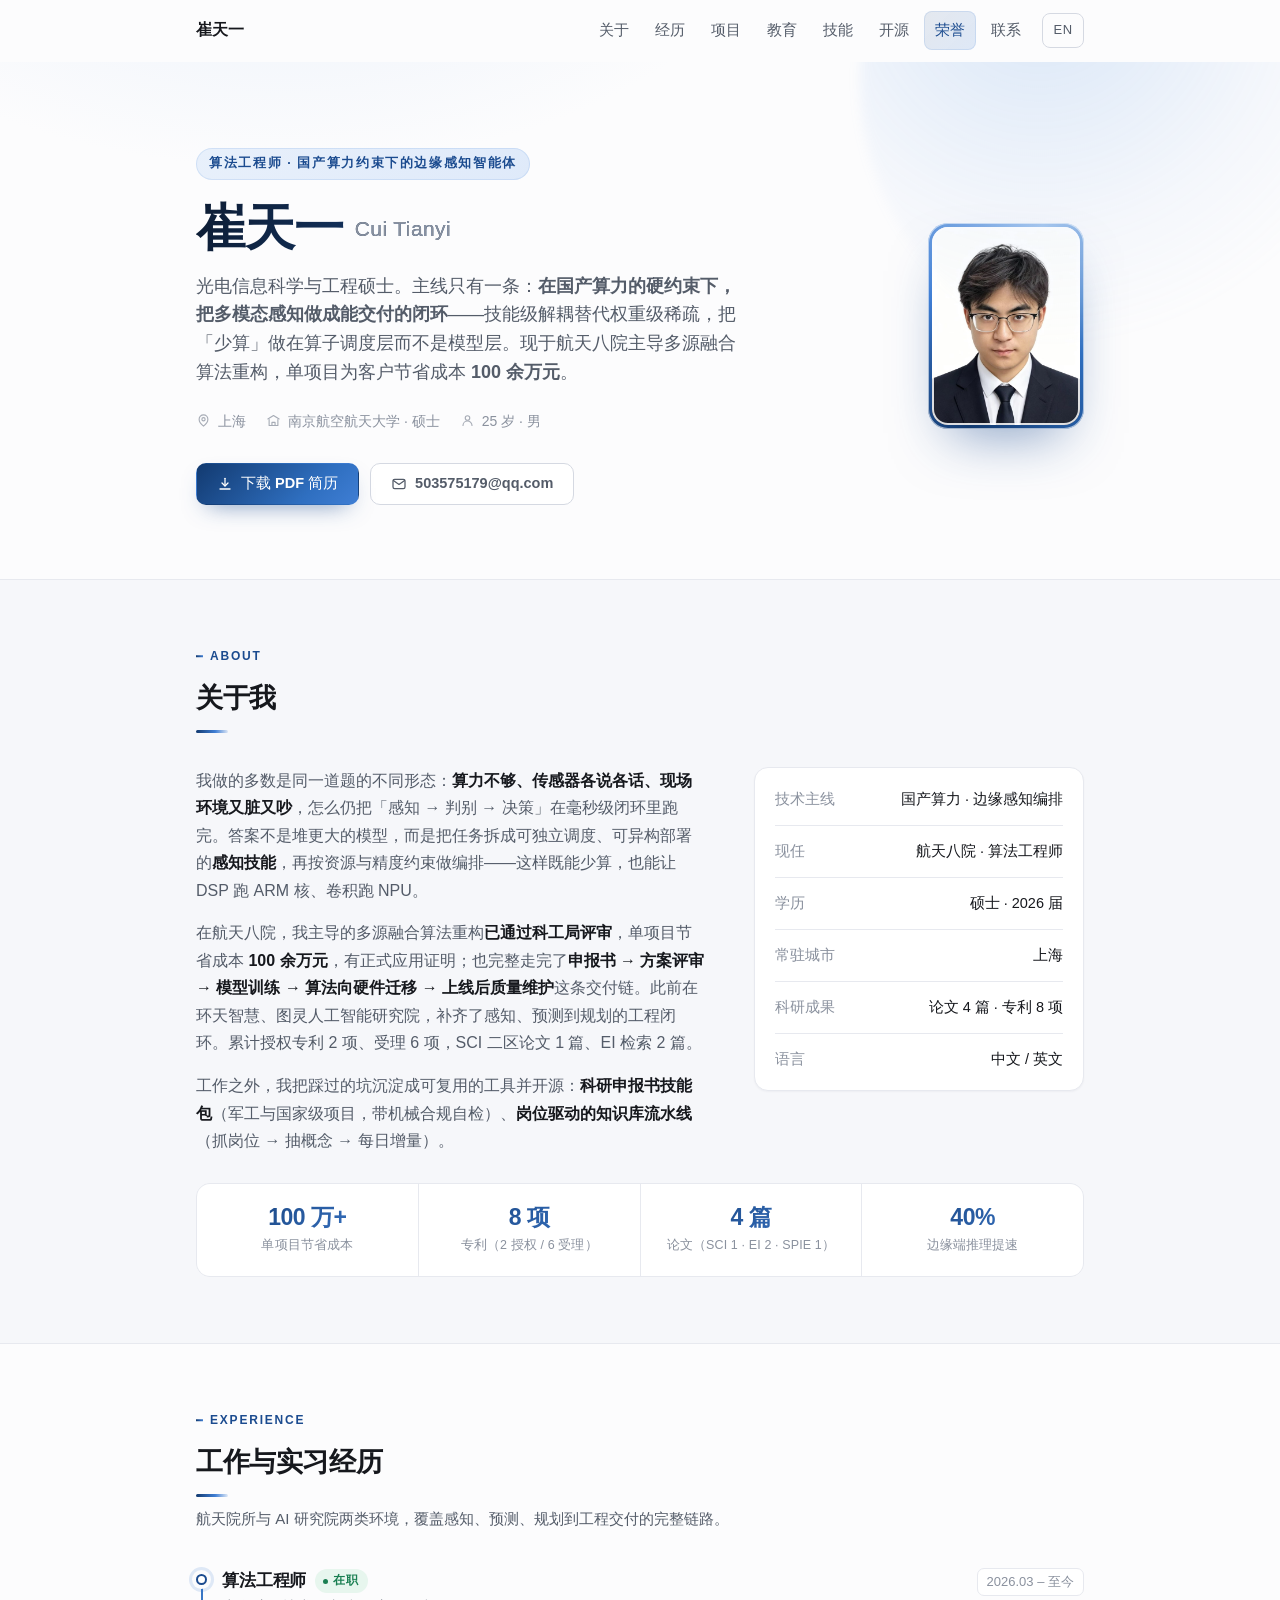
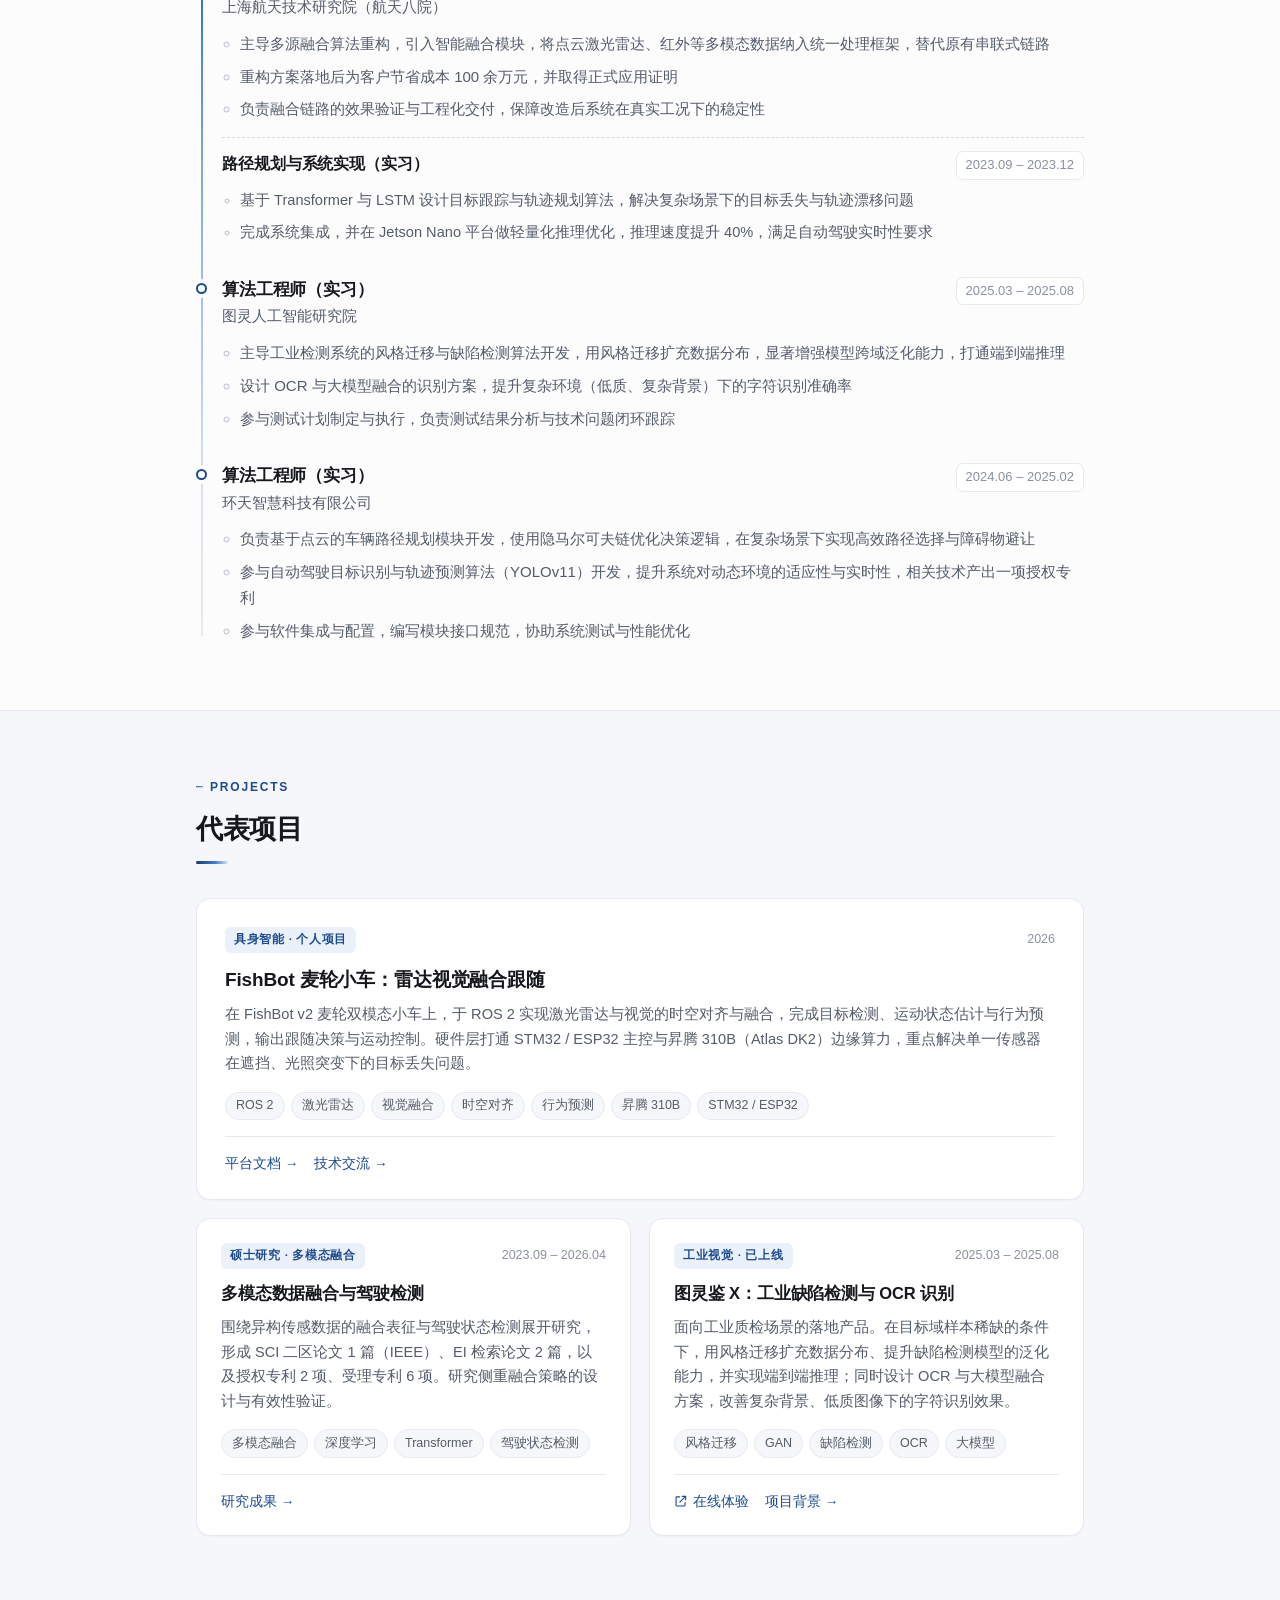
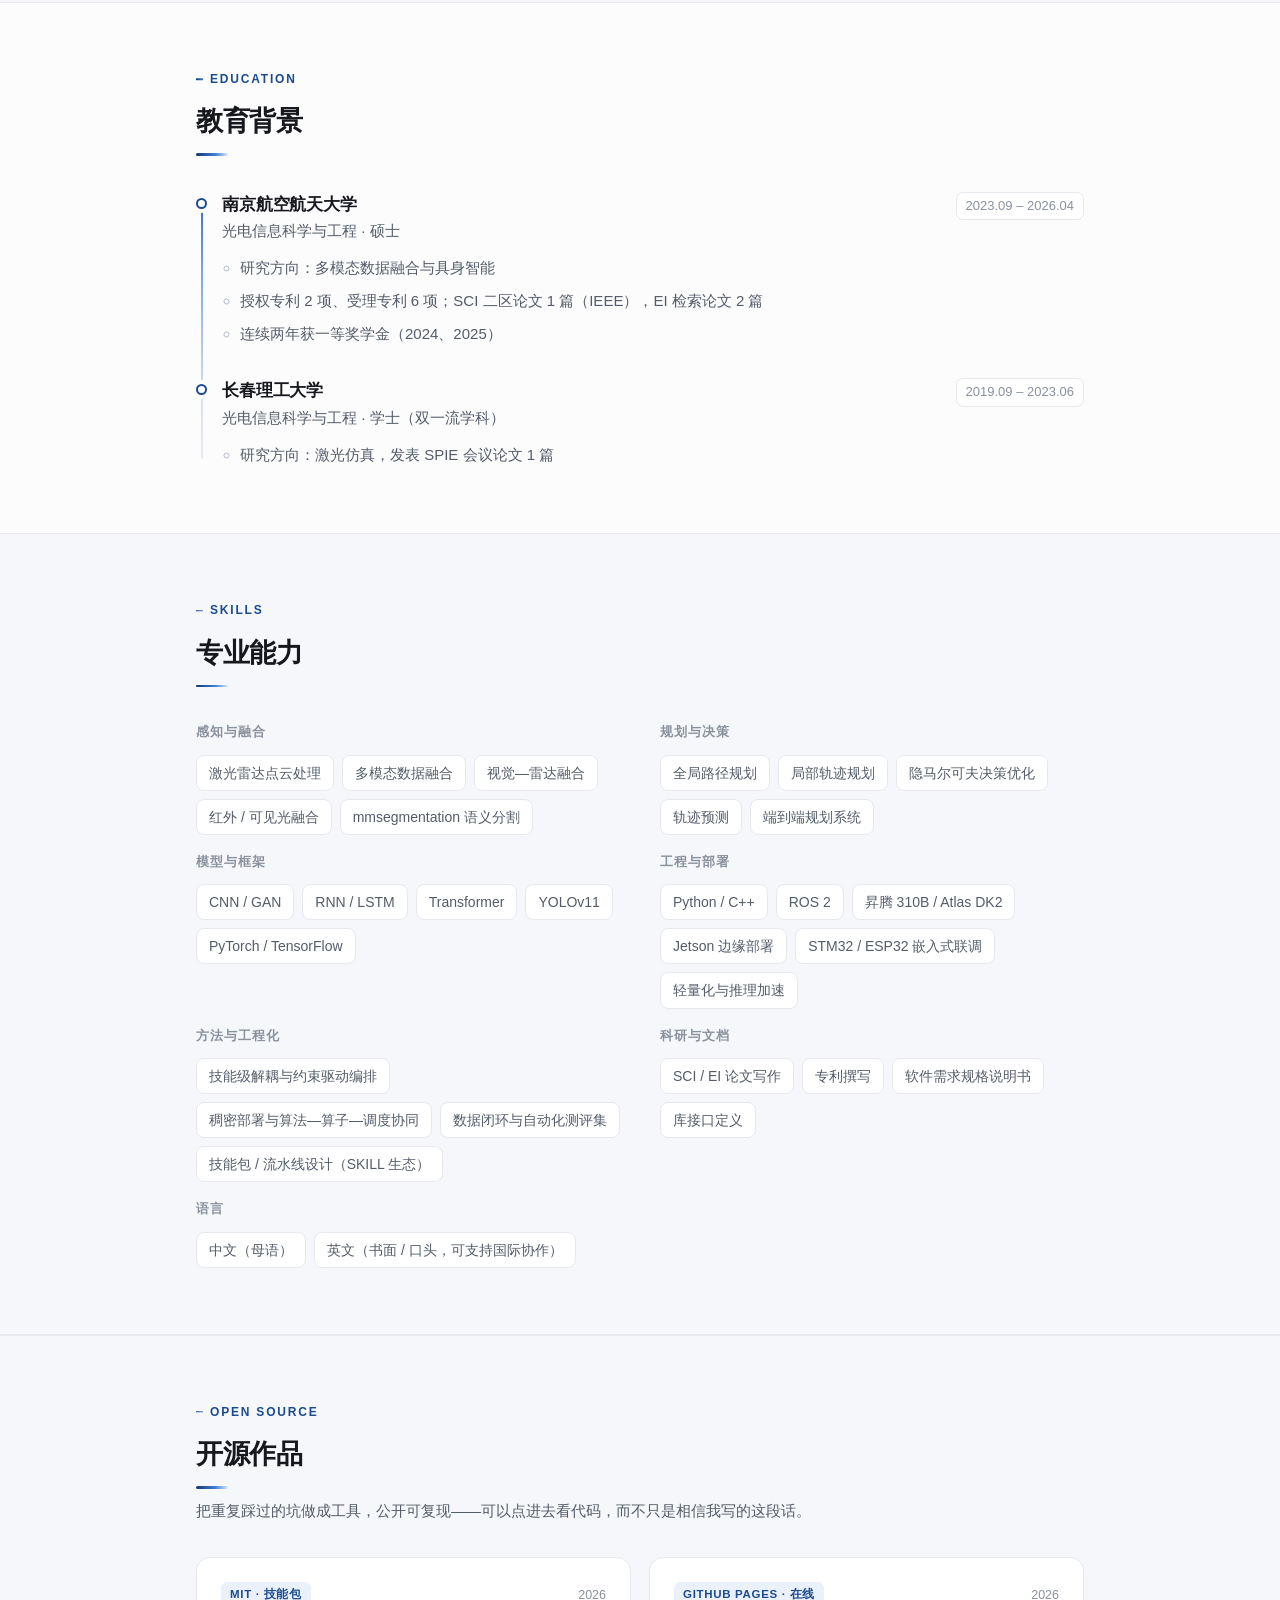
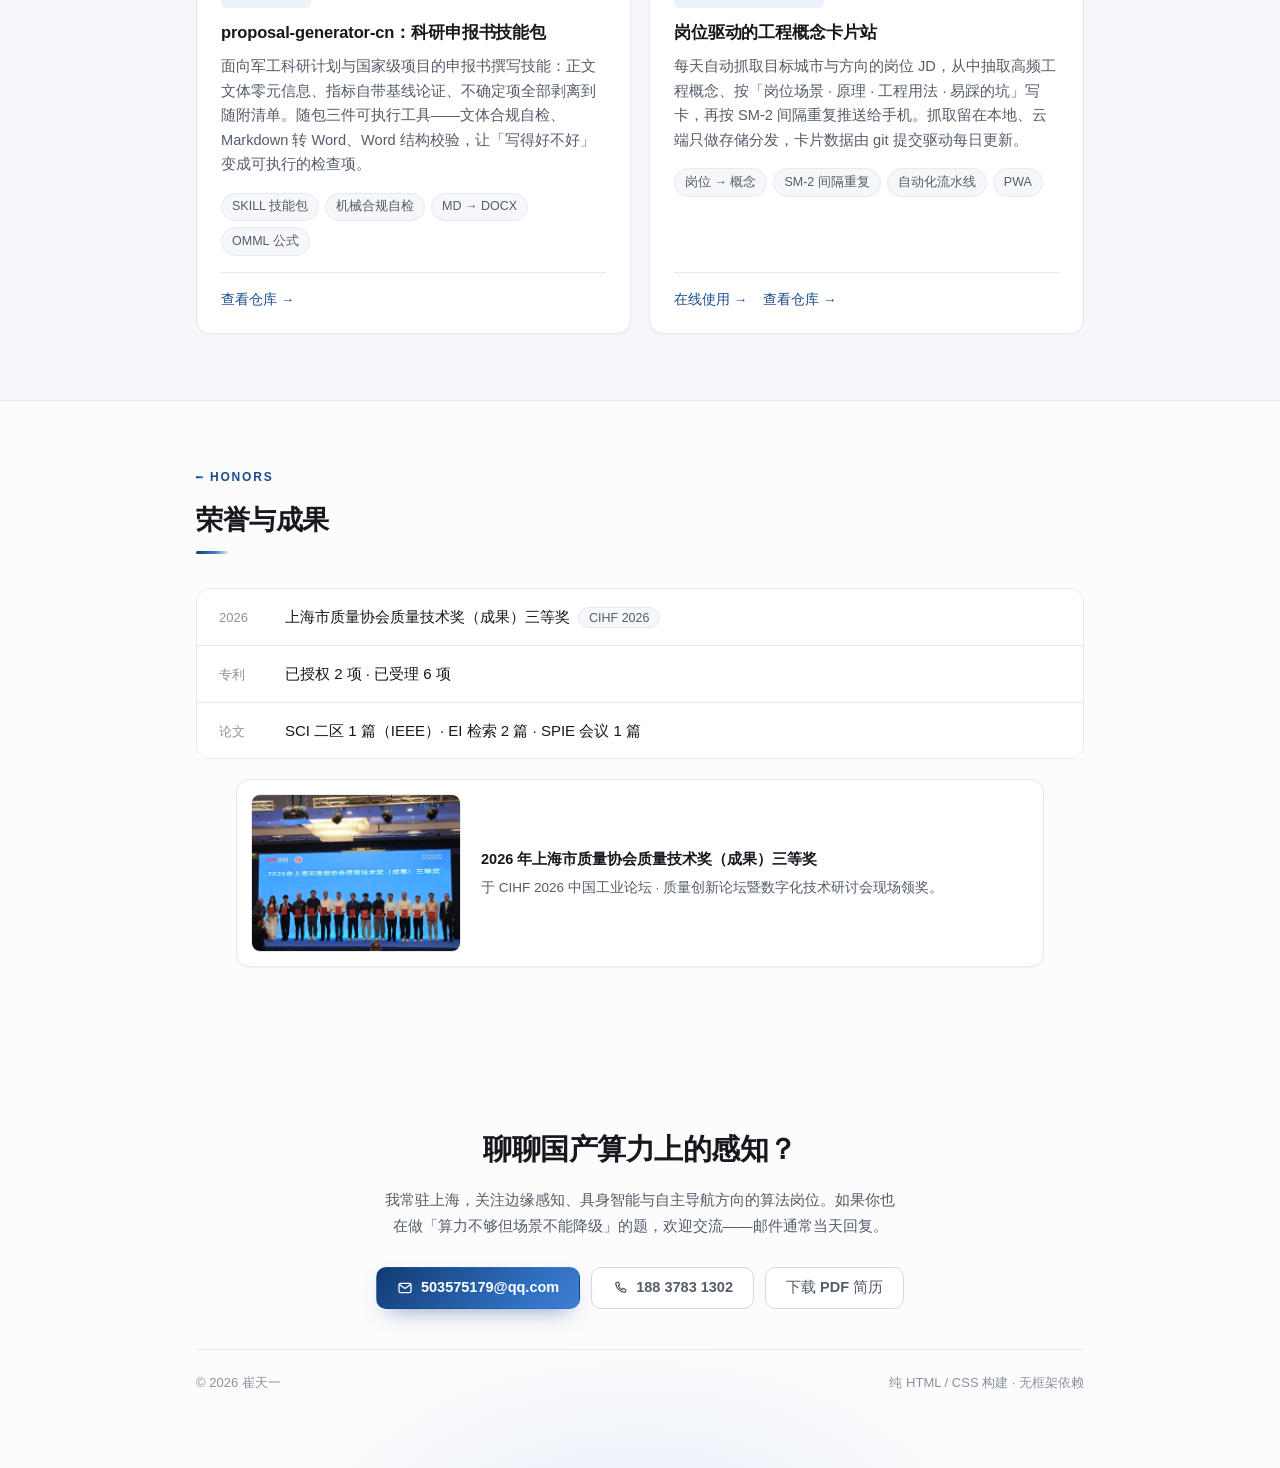
==== commit 2888e5b1: "feat: 技术主线收敛为国产算力约束下的边缘感知；新增开源作品区；修复 favicon 404 与误删 PDF - 主线从宽泛的『具身智能 / 感知融合』收敛为『国产算力约束下的边缘感知智能体』： " ====
--- a/index.html
+++ b/index.html
@@ -3,12 +3,14 @@
 <head>
 <meta charset="UTF-8">
 <meta name="viewport" content="width=device-width, initial-scale=1">
-<title>崔天一 · 算法工程师 | 具身智能 · 多模态感知融合</title>
-<meta name="description" content="崔天一，南京航空航天大学光电信息科学与工程硕士，算法工程师。专注多模态感知融合、目标跟踪与自主决策，现于航天八院主导多源融合算法重构。">
+<title>崔天一 · 算法工程师 | 国产算力约束下的边缘感知智能体</title>
+<meta name="description" content="崔天一，南京航空航天大学光电信息科学与工程硕士，算法工程师。主线是国产算力约束下的多模态感知与约束驱动编排，现于航天八院主导多源融合算法重构，单项目节省成本 100 余万元。">
 <meta name="author" content="崔天一">
 <meta property="og:title" content="崔天一 · 算法工程师">
-<meta property="og:description" content="多模态感知融合 · 目标跟踪与行为预测 · 具身智能与自动驾驶决策">
+<meta property="og:description" content="国产算力约束下的感知编排 · 多模态融合 · 具身智能与自主决策">
 <meta property="og:type" content="profile">
+<link rel="icon" type="image/png" sizes="32x32" href="assets/img/avatar-32.png">
+<link rel="apple-touch-icon" href="assets/img/avatar-180.png">
 <link rel="stylesheet" href="assets/css/style.css">
 <noscript><style>.reveal{opacity:1 !important;transform:none !important}</style></noscript>
 </head>
@@ -33,6 +35,7 @@
       <li><a href="#projects">项目</a></li>
       <li><a href="#education">教育</a></li>
       <li><a href="#skills">技能</a></li>
+      <li><a href="#opensource">开源</a></li>
       <li><a href="#honors">荣誉</a></li>
       <li><a href="#contact">联系</a></li>
       <li><a class="nav__lang" href="en/index.html" hreflang="en">EN</a></li>
@@ -46,10 +49,10 @@
   <section class="hero">
     <div class="wrap hero__inner">
       <div>
-        <p class="hero__eyebrow">算法工程师 · 具身智能 / 感知融合</p>
+        <p class="hero__eyebrow">算法工程师 · 国产算力约束下的边缘感知智能体</p>
         <h1 class="hero__name">崔天一<small>Cui Tianyi</small></h1>
         <p class="hero__role">
-          光电信息科学与工程硕士，做<strong>多模态感知融合与自主决策</strong>。现于航天八院主导多源融合算法重构，单项目节省成本 <strong>100 余万元</strong>；从感知、预测到规划，完整走过自动驾驶到具身智能的落地闭环。
+          光电信息科学与工程硕士。主线只有一条：<strong>在国产算力的硬约束下，把多模态感知做成能交付的闭环</strong>——技能级解耦替代权重级稀疏，把「少算」做在算子调度层而不是模型层。现于航天八院主导多源融合算法重构，单项目为客户节省成本 <strong>100 余万元</strong>。
         </p>
 
         <ul class="hero__meta">
@@ -96,16 +99,19 @@
       <div class="about">
         <div class="about__text reveal">
           <p>
-            光电信息科学与工程硕士，研究方向为<strong>多模态数据融合与具身智能</strong>。在航天八院主导多源融合算法重构，方案<strong>已通过科工局评审</strong>，单项目节省成本 <strong>100 余万元</strong>，并有正式应用证明。
+            我做的多数是同一道题的不同形态：<strong>算力不够、传感器各说各话、现场环境又脏又吵</strong>，怎么仍把「感知 → 判别 → 决策」在毫秒级闭环里跑完。答案不是堆更大的模型，而是把任务拆成可独立调度、可异构部署的<strong>感知技能</strong>，再按资源与精度约束做编排——这样既能少算，也能让 DSP 跑 ARM 核、卷积跑 NPU。
           </p>
           <p>
-            完整参与项目从 0 到 1 的交付链路：<strong>申报书撰写与方案评审 → 模型训练 → 算法向硬件平台迁移 → 上线后的质量维护与指标跟踪</strong>。此前在环天智慧、图灵人工智能研究院，完成了感知、预测到规划的工程闭环；累计授权专利 2 项、受理 6 项，SCI 二区论文 1 篇、EI 检索 2 篇。
+            在航天八院，我主导的多源融合算法重构<strong>已通过科工局评审</strong>，单项目节省成本 <strong>100 余万元</strong>，有正式应用证明；也完整走完了<strong>申报书 → 方案评审 → 模型训练 → 算法向硬件迁移 → 上线后质量维护</strong>这条交付链。此前在环天智慧、图灵人工智能研究院，补齐了感知、预测到规划的工程闭环。累计授权专利 2 项、受理 6 项，SCI 二区论文 1 篇、EI 检索 2 篇。
+          </p>
+          <p>
+            工作之外，我把踩过的坑沉淀成可复用的工具并开源：<strong>科研申报书技能包</strong>（军工与国家级项目，带机械合规自检）、<strong>岗位驱动的知识库流水线</strong>（抓岗位 → 抽概念 → 每日增量）。
           </p>
         </div>
 
         <aside class="facts reveal">
           <dl>
-            <div class="facts__row"><dt>关注方向</dt><dd>具身智能 · 感知融合</dd></div>
+            <div class="facts__row"><dt>技术主线</dt><dd>国产算力 · 边缘感知编排</dd></div>
             <div class="facts__row"><dt>现任</dt><dd>航天八院 · 算法工程师</dd></div>
             <div class="facts__row"><dt>学历</dt><dd>硕士 · 2026 届</dd></div>
             <div class="facts__row"><dt>常驻城市</dt><dd>上海</dd></div>
@@ -387,6 +393,16 @@
         </div>
 
         <div>
+          <p class="skill__label">方法与工程化</p>
+          <ul class="skill__list">
+            <li>技能级解耦与约束驱动编排</li>
+            <li>稠密部署与算法—算子—调度协同</li>
+            <li>数据闭环与自动化测评集</li>
+            <li>技能包 / 流水线设计（SKILL 生态）</li>
+          </ul>
+        </div>
+
+        <div>
           <p class="skill__label">科研与文档</p>
           <ul class="skill__list">
             <li>SCI / EI 论文写作</li>
@@ -403,6 +419,64 @@
             <li>英文（书面 / 口头，可支持国际协作）</li>
           </ul>
         </div>
+      </div>
+    </div>
+  </section>
+
+  <!-- ======================= 开源 ======================= -->
+  <section class="section section--alt" id="opensource">
+    <div class="wrap">
+      <div class="section__head reveal">
+        <span class="section__kicker">Open Source</span>
+        <h2 class="section__title">开源作品</h2>
+        <p class="section__desc">把重复踩过的坑做成工具，公开可复现——可以点进去看代码，而不只是相信我写的这段话。</p>
+      </div>
+
+      <div class="projects">
+        <article class="card reveal">
+          <div class="card__top">
+            <span class="tag">MIT · 技能包</span>
+            <span class="card__date">2026</span>
+          </div>
+          <h3 class="card__title">
+            <a href="https://github.com/ccccty/proposal-generator-cn" target="_blank" rel="noopener">proposal-generator-cn：科研申报书技能包</a>
+          </h3>
+          <p class="card__desc">
+            面向军工科研计划与国家级项目的申报书撰写技能：正文文体零元信息、指标自带基线论证、不确定项全部剥离到随附清单。随包三件可执行工具——文体合规自检、Markdown 转 Word、Word 结构校验，让「写得好不好」变成可执行的检查项。
+          </p>
+          <div class="card__stack">
+            <span class="chip">SKILL 技能包</span>
+            <span class="chip">机械合规自检</span>
+            <span class="chip">MD → DOCX</span>
+            <span class="chip">OMML 公式</span>
+          </div>
+          <div class="card__links">
+            <a href="https://github.com/ccccty/proposal-generator-cn" target="_blank" rel="noopener">查看仓库 →</a>
+          </div>
+        </article>
+
+        <article class="card reveal">
+          <div class="card__top">
+            <span class="tag">GitHub Pages · 在线</span>
+            <span class="card__date">2026</span>
+          </div>
+          <h3 class="card__title">
+            <a href="https://ccccty.github.io/study/" target="_blank" rel="noopener">岗位驱动的工程概念卡片站</a>
+          </h3>
+          <p class="card__desc">
+            每天自动抓取目标城市与方向的岗位 JD，从中抽取高频工程概念、按「岗位场景 · 原理 · 工程用法 · 易踩的坑」写卡，再按 SM-2 间隔重复推送给手机。抓取留在本地、云端只做存储分发，卡片数据由 git 提交驱动每日更新。
+          </p>
+          <div class="card__stack">
+            <span class="chip">岗位 → 概念</span>
+            <span class="chip">SM-2 间隔重复</span>
+            <span class="chip">自动化流水线</span>
+            <span class="chip">PWA</span>
+          </div>
+          <div class="card__links">
+            <a href="https://ccccty.github.io/study/" target="_blank" rel="noopener">在线使用 →</a>
+            <a href="https://github.com/ccccty/study" target="_blank" rel="noopener">查看仓库 →</a>
+          </div>
+        </article>
       </div>
     </div>
   </section>
@@ -436,9 +510,9 @@
   <!-- ======================= 联系 ======================= -->
   <section class="contact" id="contact">
     <div class="wrap">
-      <h2 class="contact__title">聊聊具身智能？</h2>
+      <h2 class="contact__title">聊聊国产算力上的感知？</h2>
       <p class="contact__desc">
-        我常驻上海，关注具身智能、机器人感知融合与自主导航方向的算法岗位，也欢迎纯粹的技术交流。邮件通常当天回复。
+        我常驻上海，关注边缘感知、具身智能与自主导航方向的算法岗位。如果你也在做「算力不够但场景不能降级」的题，欢迎交流——邮件通常当天回复。
       </p>
 
       <div class="contact__actions">
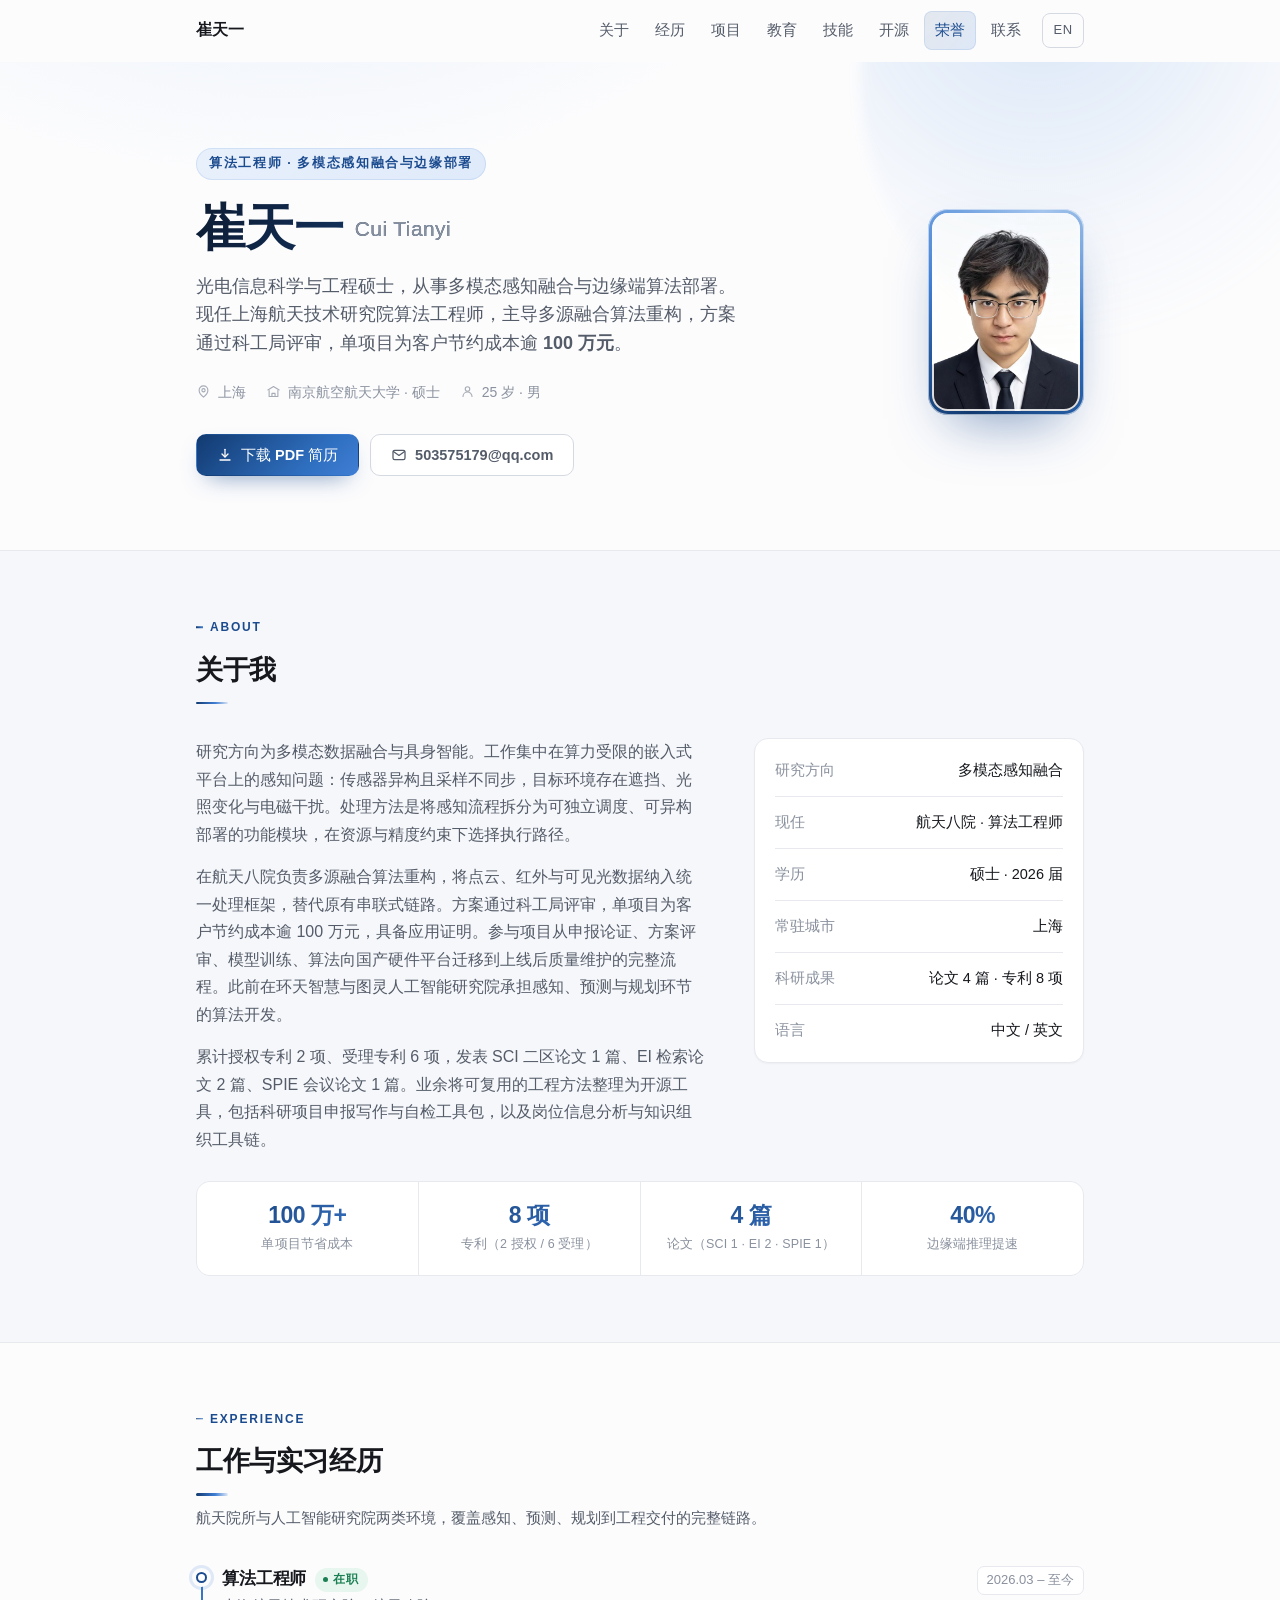
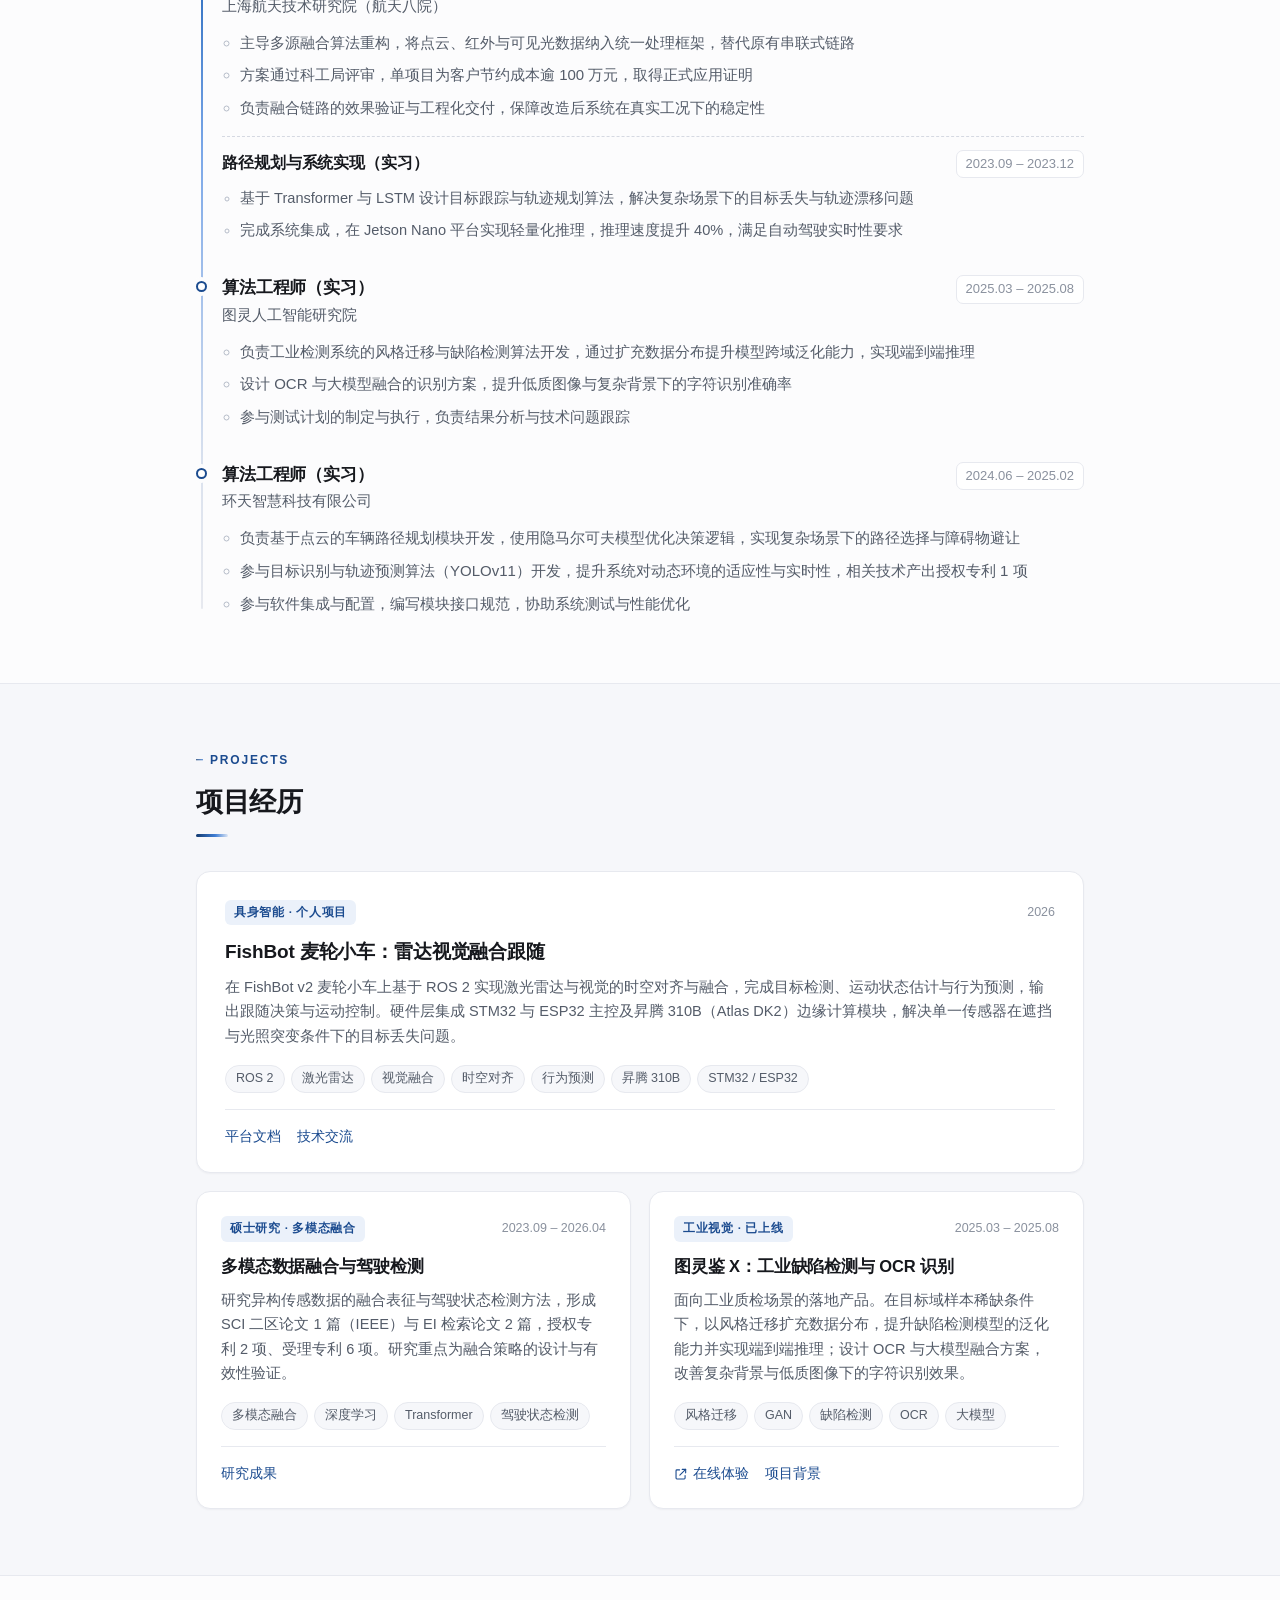
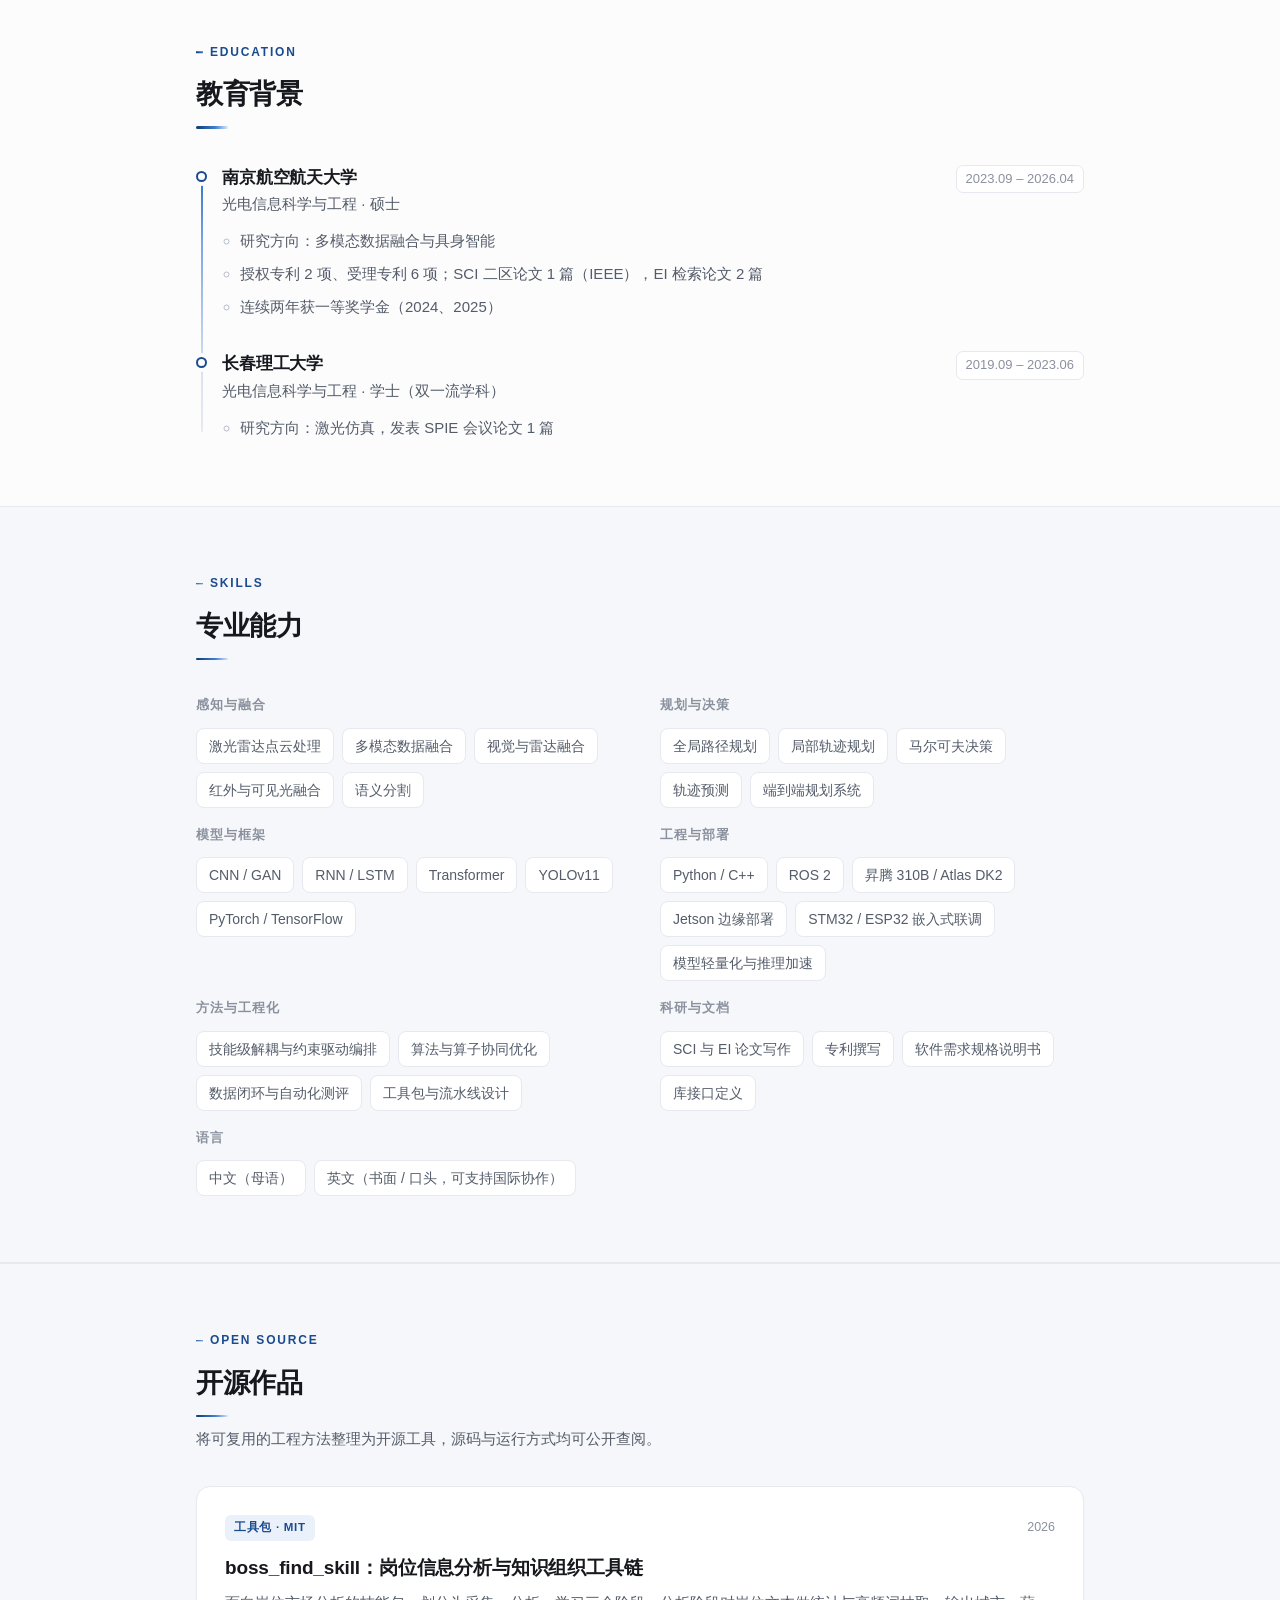
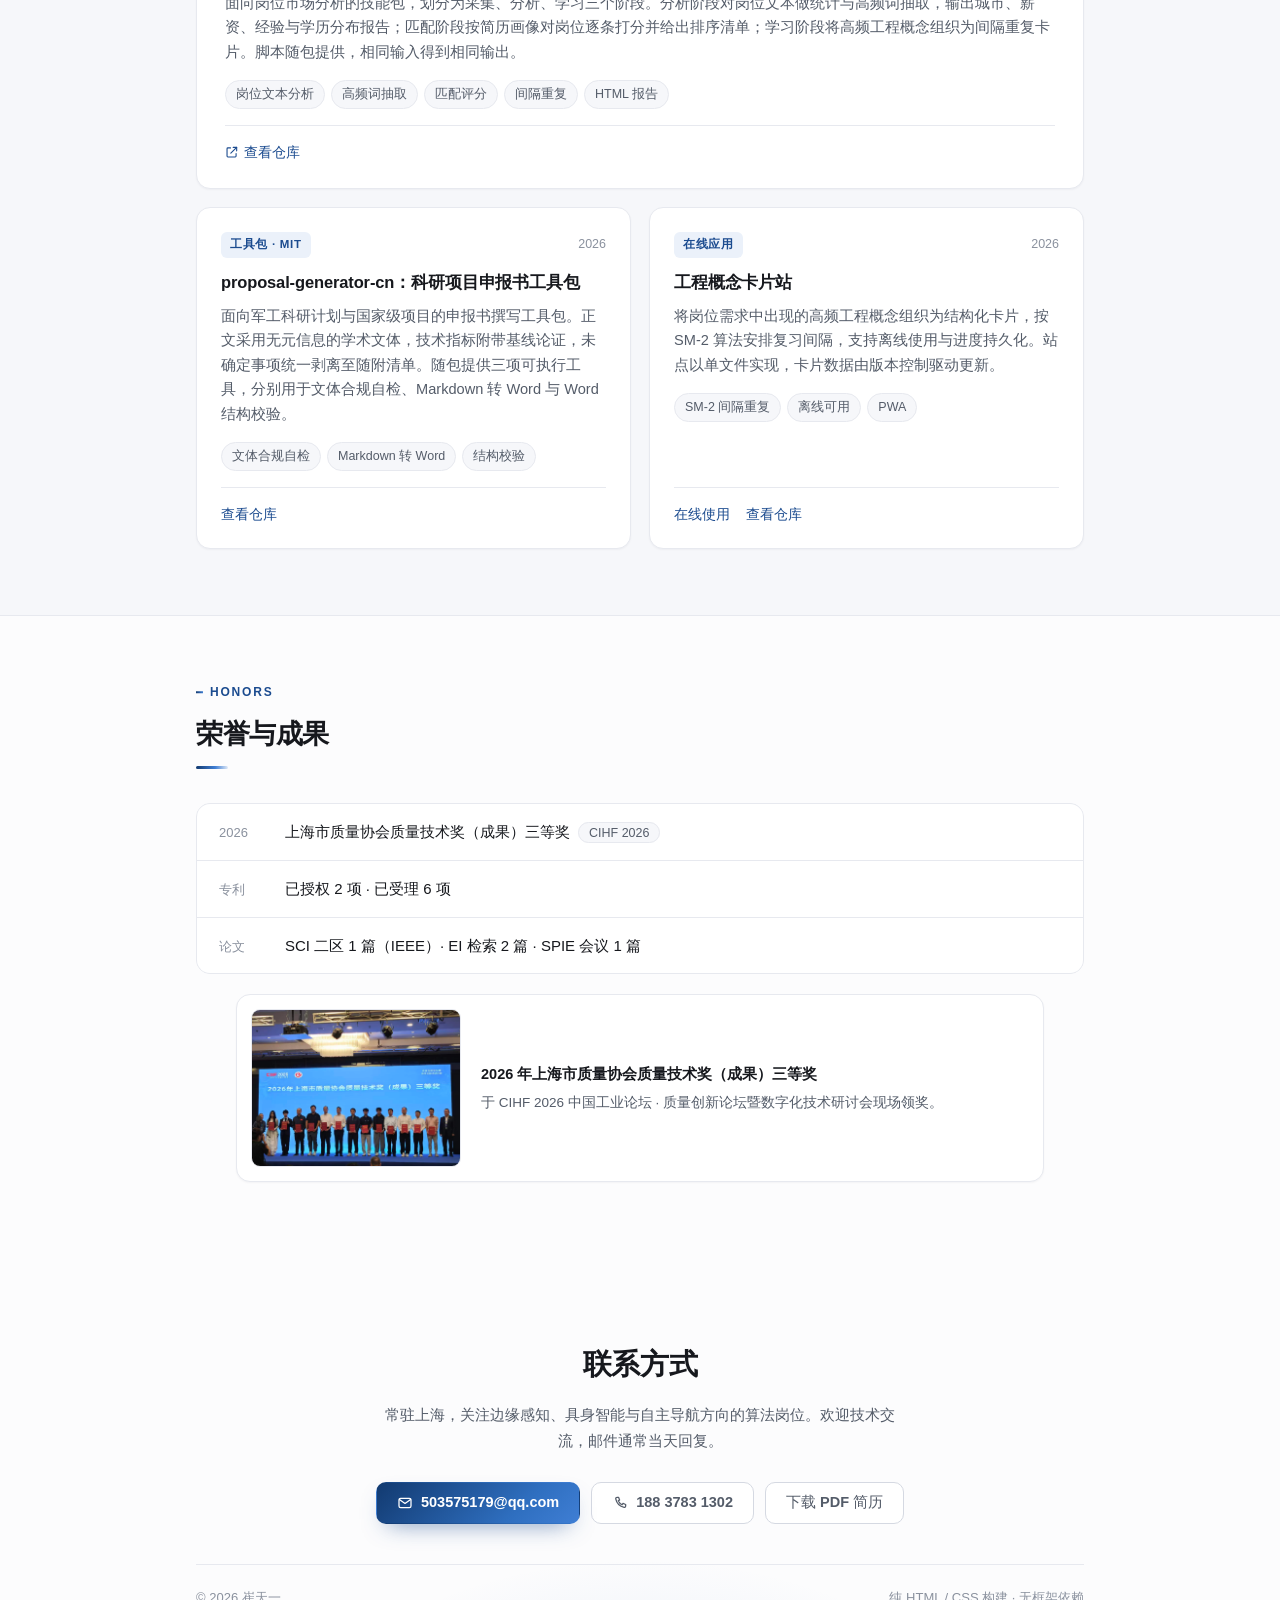
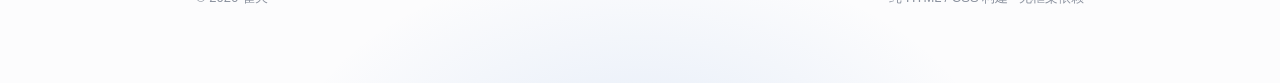
==== commit 8419a434: "style: 正文改为学术严谨文体，全站去除装饰性符号；开源区补充 boss_find_skill - 全站清除中文引号与破折号、链接箭头等装饰性符号，正文改为陈述性学术表述 - 关于我由口号式段落改" ====
--- a/index.html
+++ b/index.html
@@ -49,10 +49,10 @@
   <section class="hero">
     <div class="wrap hero__inner">
       <div>
-        <p class="hero__eyebrow">算法工程师 · 国产算力约束下的边缘感知智能体</p>
+        <p class="hero__eyebrow">算法工程师 · 多模态感知融合与边缘部署</p>
         <h1 class="hero__name">崔天一<small>Cui Tianyi</small></h1>
         <p class="hero__role">
-          光电信息科学与工程硕士。主线只有一条：<strong>在国产算力的硬约束下，把多模态感知做成能交付的闭环</strong>——技能级解耦替代权重级稀疏，把「少算」做在算子调度层而不是模型层。现于航天八院主导多源融合算法重构，单项目为客户节省成本 <strong>100 余万元</strong>。
+          光电信息科学与工程硕士，从事多模态感知融合与边缘端算法部署。现任上海航天技术研究院算法工程师，主导多源融合算法重构，方案通过科工局评审，单项目为客户节约成本逾 <strong>100 万元</strong>。
         </p>
 
         <ul class="hero__meta">
@@ -99,19 +99,19 @@
       <div class="about">
         <div class="about__text reveal">
           <p>
-            我做的多数是同一道题的不同形态：<strong>算力不够、传感器各说各话、现场环境又脏又吵</strong>，怎么仍把「感知 → 判别 → 决策」在毫秒级闭环里跑完。答案不是堆更大的模型，而是把任务拆成可独立调度、可异构部署的<strong>感知技能</strong>，再按资源与精度约束做编排——这样既能少算，也能让 DSP 跑 ARM 核、卷积跑 NPU。
+            研究方向为多模态数据融合与具身智能。工作集中在算力受限的嵌入式平台上的感知问题：传感器异构且采样不同步，目标环境存在遮挡、光照变化与电磁干扰。处理方法是将感知流程拆分为可独立调度、可异构部署的功能模块，在资源与精度约束下选择执行路径。
           </p>
           <p>
-            在航天八院，我主导的多源融合算法重构<strong>已通过科工局评审</strong>，单项目节省成本 <strong>100 余万元</strong>，有正式应用证明；也完整走完了<strong>申报书 → 方案评审 → 模型训练 → 算法向硬件迁移 → 上线后质量维护</strong>这条交付链。此前在环天智慧、图灵人工智能研究院，补齐了感知、预测到规划的工程闭环。累计授权专利 2 项、受理 6 项，SCI 二区论文 1 篇、EI 检索 2 篇。
+            在航天八院负责多源融合算法重构，将点云、红外与可见光数据纳入统一处理框架，替代原有串联式链路。方案通过科工局评审，单项目为客户节约成本逾 100 万元，具备应用证明。参与项目从申报论证、方案评审、模型训练、算法向国产硬件平台迁移到上线后质量维护的完整流程。此前在环天智慧与图灵人工智能研究院承担感知、预测与规划环节的算法开发。
           </p>
           <p>
-            工作之外，我把踩过的坑沉淀成可复用的工具并开源：<strong>科研申报书技能包</strong>（军工与国家级项目，带机械合规自检）、<strong>岗位驱动的知识库流水线</strong>（抓岗位 → 抽概念 → 每日增量）。
+            累计授权专利 2 项、受理专利 6 项，发表 SCI 二区论文 1 篇、EI 检索论文 2 篇、SPIE 会议论文 1 篇。业余将可复用的工程方法整理为开源工具，包括科研项目申报写作与自检工具包，以及岗位信息分析与知识组织工具链。
           </p>
         </div>
 
         <aside class="facts reveal">
           <dl>
-            <div class="facts__row"><dt>技术主线</dt><dd>国产算力 · 边缘感知编排</dd></div>
+            <div class="facts__row"><dt>研究方向</dt><dd>多模态感知融合</dd></div>
             <div class="facts__row"><dt>现任</dt><dd>航天八院 · 算法工程师</dd></div>
             <div class="facts__row"><dt>学历</dt><dd>硕士 · 2026 届</dd></div>
             <div class="facts__row"><dt>常驻城市</dt><dd>上海</dd></div>
@@ -136,7 +136,7 @@
       <div class="section__head reveal">
         <span class="section__kicker">Experience</span>
         <h2 class="section__title">工作与实习经历</h2>
-        <p class="section__desc">航天院所与 AI 研究院两类环境，覆盖感知、预测、规划到工程交付的完整链路。</p>
+        <p class="section__desc">航天院所与人工智能研究院两类环境，覆盖感知、预测、规划到工程交付的完整链路。</p>
       </div>
 
       <ol class="timeline reveal">
@@ -150,8 +150,8 @@
           </div>
           <div class="tl-body">
             <ul>
-              <li>主导多源融合算法重构，引入智能融合模块，将点云激光雷达、红外等多模态数据纳入统一处理框架，替代原有串联式链路</li>
-              <li>重构方案落地后为客户节省成本 100 余万元，并取得正式应用证明</li>
+              <li>主导多源融合算法重构，将点云、红外与可见光数据纳入统一处理框架，替代原有串联式链路</li>
+              <li>方案通过科工局评审，单项目为客户节约成本逾 100 万元，取得正式应用证明</li>
               <li>负责融合链路的效果验证与工程化交付，保障改造后系统在真实工况下的稳定性</li>
             </ul>
           </div>
@@ -164,7 +164,7 @@
             <div class="tl-body">
               <ul>
                 <li>基于 Transformer 与 LSTM 设计目标跟踪与轨迹规划算法，解决复杂场景下的目标丢失与轨迹漂移问题</li>
-                <li>完成系统集成，并在 Jetson Nano 平台做轻量化推理优化，推理速度提升 40%，满足自动驾驶实时性要求</li>
+                <li>完成系统集成，在 Jetson Nano 平台实现轻量化推理，推理速度提升 40%，满足自动驾驶实时性要求</li>
               </ul>
             </div>
           </div>
@@ -180,9 +180,9 @@
           </div>
           <div class="tl-body">
             <ul>
-              <li>主导工业检测系统的风格迁移与缺陷检测算法开发，用风格迁移扩充数据分布，显著增强模型跨域泛化能力，打通端到端推理</li>
-              <li>设计 OCR 与大模型融合的识别方案，提升复杂环境（低质、复杂背景）下的字符识别准确率</li>
-              <li>参与测试计划制定与执行，负责测试结果分析与技术问题闭环跟踪</li>
+              <li>负责工业检测系统的风格迁移与缺陷检测算法开发，通过扩充数据分布提升模型跨域泛化能力，实现端到端推理</li>
+              <li>设计 OCR 与大模型融合的识别方案，提升低质图像与复杂背景下的字符识别准确率</li>
+              <li>参与测试计划的制定与执行，负责结果分析与技术问题跟踪</li>
             </ul>
           </div>
         </li>
@@ -197,8 +197,8 @@
           </div>
           <div class="tl-body">
             <ul>
-              <li>负责基于点云的车辆路径规划模块开发，使用隐马尔可夫链优化决策逻辑，在复杂场景下实现高效路径选择与障碍物避让</li>
-              <li>参与自动驾驶目标识别与轨迹预测算法（YOLOv11）开发，提升系统对动态环境的适应性与实时性，相关技术产出一项授权专利</li>
+              <li>负责基于点云的车辆路径规划模块开发，使用隐马尔可夫模型优化决策逻辑，实现复杂场景下的路径选择与障碍物避让</li>
+              <li>参与目标识别与轨迹预测算法（YOLOv11）开发，提升系统对动态环境的适应性与实时性，相关技术产出授权专利 1 项</li>
               <li>参与软件集成与配置，编写模块接口规范，协助系统测试与性能优化</li>
             </ul>
           </div>
@@ -213,7 +213,7 @@
     <div class="wrap">
       <div class="section__head reveal">
         <span class="section__kicker">Projects</span>
-        <h2 class="section__title">代表项目</h2>
+        <h2 class="section__title">项目经历</h2>
       </div>
 
       <div class="projects">
@@ -226,7 +226,7 @@
             <a href="https://fishros.org.cn/forum/category/42/fishbot%E5%9B%9B%E9%A9%B1%E6%9C%BA%E5%99%A8%E4%BA%BAv2" target="_blank" rel="noopener">FishBot 麦轮小车：雷达视觉融合跟随</a>
           </h3>
           <p class="card__desc">
-            在 FishBot v2 麦轮双模态小车上，于 ROS 2 实现激光雷达与视觉的时空对齐与融合，完成目标检测、运动状态估计与行为预测，输出跟随决策与运动控制。硬件层打通 STM32 / ESP32 主控与昇腾 310B（Atlas DK2）边缘算力，重点解决单一传感器在遮挡、光照突变下的目标丢失问题。
+            在 FishBot v2 麦轮小车上基于 ROS 2 实现激光雷达与视觉的时空对齐与融合，完成目标检测、运动状态估计与行为预测，输出跟随决策与运动控制。硬件层集成 STM32 与 ESP32 主控及昇腾 310B（Atlas DK2）边缘计算模块，解决单一传感器在遮挡与光照突变条件下的目标丢失问题。
           </p>
           <div class="card__stack">
             <span class="chip">ROS 2</span>
@@ -238,8 +238,8 @@
             <span class="chip">STM32 / ESP32</span>
           </div>
           <div class="card__links">
-            <a href="https://fishros.org.cn/forum/category/42/fishbot%E5%9B%9B%E9%A9%B1%E6%9C%BA%E5%99%A8%E4%BA%BAv2" target="_blank" rel="noopener">平台文档 →</a>
-            <a href="#contact">技术交流 →</a>
+            <a href="https://fishros.org.cn/forum/category/42/fishbot%E5%9B%9B%E9%A9%B1%E6%9C%BA%E5%99%A8%E4%BA%BAv2" target="_blank" rel="noopener">平台文档</a>
+            <a href="#contact">技术交流</a>
           </div>
         </article>
 
@@ -250,7 +250,7 @@
           </div>
           <h3 class="card__title">多模态数据融合与驾驶检测</h3>
           <p class="card__desc">
-            围绕异构传感数据的融合表征与驾驶状态检测展开研究，形成 SCI 二区论文 1 篇（IEEE）、EI 检索论文 2 篇，以及授权专利 2 项、受理专利 6 项。研究侧重融合策略的设计与有效性验证。
+            研究异构传感数据的融合表征与驾驶状态检测方法，形成 SCI 二区论文 1 篇（IEEE）与 EI 检索论文 2 篇，授权专利 2 项、受理专利 6 项。研究重点为融合策略的设计与有效性验证。
           </p>
           <div class="card__stack">
             <span class="chip">多模态融合</span>
@@ -259,7 +259,7 @@
             <span class="chip">驾驶状态检测</span>
           </div>
           <div class="card__links">
-            <a href="#honors">研究成果 →</a>
+            <a href="#honors">研究成果</a>
           </div>
         </article>
 
@@ -272,7 +272,7 @@
             <a href="https://tulegit.com/chat" target="_blank" rel="noopener">图灵鉴 X：工业缺陷检测与 OCR 识别</a>
           </h3>
           <p class="card__desc">
-            面向工业质检场景的落地产品。在目标域样本稀缺的条件下，用风格迁移扩充数据分布、提升缺陷检测模型的泛化能力，并实现端到端推理；同时设计 OCR 与大模型融合方案，改善复杂背景、低质图像下的字符识别效果。
+            面向工业质检场景的落地产品。在目标域样本稀缺条件下，以风格迁移扩充数据分布，提升缺陷检测模型的泛化能力并实现端到端推理；设计 OCR 与大模型融合方案，改善复杂背景与低质图像下的字符识别效果。
           </p>
           <div class="card__stack">
             <span class="chip">风格迁移</span>
@@ -286,7 +286,7 @@
               <svg viewBox="0 0 24 24" fill="none" stroke="currentColor" stroke-width="1.9" stroke-linecap="round" stroke-linejoin="round"><path d="M14 4h6v6"/><path d="M20 4 10 14"/><path d="M19 14.5V19a1.5 1.5 0 0 1-1.5 1.5H5A1.5 1.5 0 0 1 3.5 19V6.5A1.5 1.5 0 0 1 5 5h4.5"/></svg>
               在线体验
             </a>
-            <a href="#experience">项目背景 →</a>
+            <a href="#experience">项目背景</a>
           </div>
         </article>
 
@@ -352,9 +352,9 @@
           <ul class="skill__list">
             <li>激光雷达点云处理</li>
             <li>多模态数据融合</li>
-            <li>视觉—雷达融合</li>
-            <li>红外 / 可见光融合</li>
-            <li>mmsegmentation 语义分割</li>
+            <li>视觉与雷达融合</li>
+            <li>红外与可见光融合</li>
+            <li>语义分割</li>
           </ul>
         </div>
 
@@ -363,7 +363,7 @@
           <ul class="skill__list">
             <li>全局路径规划</li>
             <li>局部轨迹规划</li>
-            <li>隐马尔可夫决策优化</li>
+            <li>马尔可夫决策</li>
             <li>轨迹预测</li>
             <li>端到端规划系统</li>
           </ul>
@@ -388,7 +388,7 @@
             <li>昇腾 310B / Atlas DK2</li>
             <li>Jetson 边缘部署</li>
             <li>STM32 / ESP32 嵌入式联调</li>
-            <li>轻量化与推理加速</li>
+            <li>模型轻量化与推理加速</li>
           </ul>
         </div>
 
@@ -396,16 +396,16 @@
           <p class="skill__label">方法与工程化</p>
           <ul class="skill__list">
             <li>技能级解耦与约束驱动编排</li>
-            <li>稠密部署与算法—算子—调度协同</li>
-            <li>数据闭环与自动化测评集</li>
-            <li>技能包 / 流水线设计（SKILL 生态）</li>
+            <li>算法与算子协同优化</li>
+            <li>数据闭环与自动化测评</li>
+            <li>工具包与流水线设计</li>
           </ul>
         </div>
 
         <div>
           <p class="skill__label">科研与文档</p>
           <ul class="skill__list">
-            <li>SCI / EI 论文写作</li>
+            <li>SCI 与 EI 论文写作</li>
             <li>专利撰写</li>
             <li>软件需求规格说明书</li>
             <li>库接口定义</li>
@@ -429,52 +429,76 @@
       <div class="section__head reveal">
         <span class="section__kicker">Open Source</span>
         <h2 class="section__title">开源作品</h2>
-        <p class="section__desc">把重复踩过的坑做成工具，公开可复现——可以点进去看代码，而不只是相信我写的这段话。</p>
+        <p class="section__desc">将可复用的工程方法整理为开源工具，源码与运行方式均可公开查阅。</p>
       </div>
 
       <div class="projects">
+        <article class="card card--wide reveal">
+          <div class="card__top">
+            <span class="tag">工具包 · MIT</span>
+            <span class="card__date">2026</span>
+          </div>
+          <h3 class="card__title">
+            <a href="https://github.com/ccccty/boss_find_skill" target="_blank" rel="noopener">boss_find_skill：岗位信息分析与知识组织工具链</a>
+          </h3>
+          <p class="card__desc">
+            面向岗位市场分析的技能包，划分为采集、分析、学习三个阶段。分析阶段对岗位文本做统计与高频词抽取，输出城市、薪资、经验与学历分布报告；匹配阶段按简历画像对岗位逐条打分并给出排序清单；学习阶段将高频工程概念组织为间隔重复卡片。脚本随包提供，相同输入得到相同输出。
+          </p>
+          <div class="card__stack">
+            <span class="chip">岗位文本分析</span>
+            <span class="chip">高频词抽取</span>
+            <span class="chip">匹配评分</span>
+            <span class="chip">间隔重复</span>
+            <span class="chip">HTML 报告</span>
+          </div>
+          <div class="card__links">
+            <a href="https://github.com/ccccty/boss_find_skill" target="_blank" rel="noopener">
+              <svg viewBox="0 0 24 24" fill="none" stroke="currentColor" stroke-width="1.9" stroke-linecap="round" stroke-linejoin="round"><path d="M14 4h6v6"/><path d="M20 4 10 14"/><path d="M19 14.5V19a1.5 1.5 0 0 1-1.5 1.5H5A1.5 1.5 0 0 1 3.5 19V6.5A1.5 1.5 0 0 1 5 5h4.5"/></svg>
+              查看仓库
+            </a>
+          </div>
+        </article>
+
         <article class="card reveal">
           <div class="card__top">
-            <span class="tag">MIT · 技能包</span>
+            <span class="tag">工具包 · MIT</span>
             <span class="card__date">2026</span>
           </div>
           <h3 class="card__title">
-            <a href="https://github.com/ccccty/proposal-generator-cn" target="_blank" rel="noopener">proposal-generator-cn：科研申报书技能包</a>
+            <a href="https://github.com/ccccty/proposal-generator-cn" target="_blank" rel="noopener">proposal-generator-cn：科研项目申报书工具包</a>
           </h3>
           <p class="card__desc">
-            面向军工科研计划与国家级项目的申报书撰写技能：正文文体零元信息、指标自带基线论证、不确定项全部剥离到随附清单。随包三件可执行工具——文体合规自检、Markdown 转 Word、Word 结构校验，让「写得好不好」变成可执行的检查项。
+            面向军工科研计划与国家级项目的申报书撰写工具包。正文采用无元信息的学术文体，技术指标附带基线论证，未确定事项统一剥离至随附清单。随包提供三项可执行工具，分别用于文体合规自检、Markdown 转 Word 与 Word 结构校验。
           </p>
           <div class="card__stack">
-            <span class="chip">SKILL 技能包</span>
-            <span class="chip">机械合规自检</span>
-            <span class="chip">MD → DOCX</span>
-            <span class="chip">OMML 公式</span>
+            <span class="chip">文体合规自检</span>
+            <span class="chip">Markdown 转 Word</span>
+            <span class="chip">结构校验</span>
           </div>
           <div class="card__links">
-            <a href="https://github.com/ccccty/proposal-generator-cn" target="_blank" rel="noopener">查看仓库 →</a>
+            <a href="https://github.com/ccccty/proposal-generator-cn" target="_blank" rel="noopener">查看仓库</a>
           </div>
         </article>
 
         <article class="card reveal">
           <div class="card__top">
-            <span class="tag">GitHub Pages · 在线</span>
+            <span class="tag">在线应用</span>
             <span class="card__date">2026</span>
           </div>
           <h3 class="card__title">
-            <a href="https://ccccty.github.io/study/" target="_blank" rel="noopener">岗位驱动的工程概念卡片站</a>
+            <a href="https://ccccty.github.io/study/" target="_blank" rel="noopener">工程概念卡片站</a>
           </h3>
           <p class="card__desc">
-            每天自动抓取目标城市与方向的岗位 JD，从中抽取高频工程概念、按「岗位场景 · 原理 · 工程用法 · 易踩的坑」写卡，再按 SM-2 间隔重复推送给手机。抓取留在本地、云端只做存储分发，卡片数据由 git 提交驱动每日更新。
+            将岗位需求中出现的高频工程概念组织为结构化卡片，按 SM-2 算法安排复习间隔，支持离线使用与进度持久化。站点以单文件实现，卡片数据由版本控制驱动更新。
           </p>
           <div class="card__stack">
-            <span class="chip">岗位 → 概念</span>
             <span class="chip">SM-2 间隔重复</span>
-            <span class="chip">自动化流水线</span>
+            <span class="chip">离线可用</span>
             <span class="chip">PWA</span>
           </div>
           <div class="card__links">
-            <a href="https://ccccty.github.io/study/" target="_blank" rel="noopener">在线使用 →</a>
-            <a href="https://github.com/ccccty/study" target="_blank" rel="noopener">查看仓库 →</a>
+            <a href="https://ccccty.github.io/study/" target="_blank" rel="noopener">在线使用</a>
+            <a href="https://github.com/ccccty/study" target="_blank" rel="noopener">查看仓库</a>
           </div>
         </article>
       </div>
@@ -510,9 +534,9 @@
   <!-- ======================= 联系 ======================= -->
   <section class="contact" id="contact">
     <div class="wrap">
-      <h2 class="contact__title">聊聊国产算力上的感知？</h2>
+      <h2 class="contact__title">联系方式</h2>
       <p class="contact__desc">
-        我常驻上海，关注边缘感知、具身智能与自主导航方向的算法岗位。如果你也在做「算力不够但场景不能降级」的题，欢迎交流——邮件通常当天回复。
+        常驻上海，关注边缘感知、具身智能与自主导航方向的算法岗位。欢迎技术交流，邮件通常当天回复。
       </p>
 
       <div class="contact__actions">
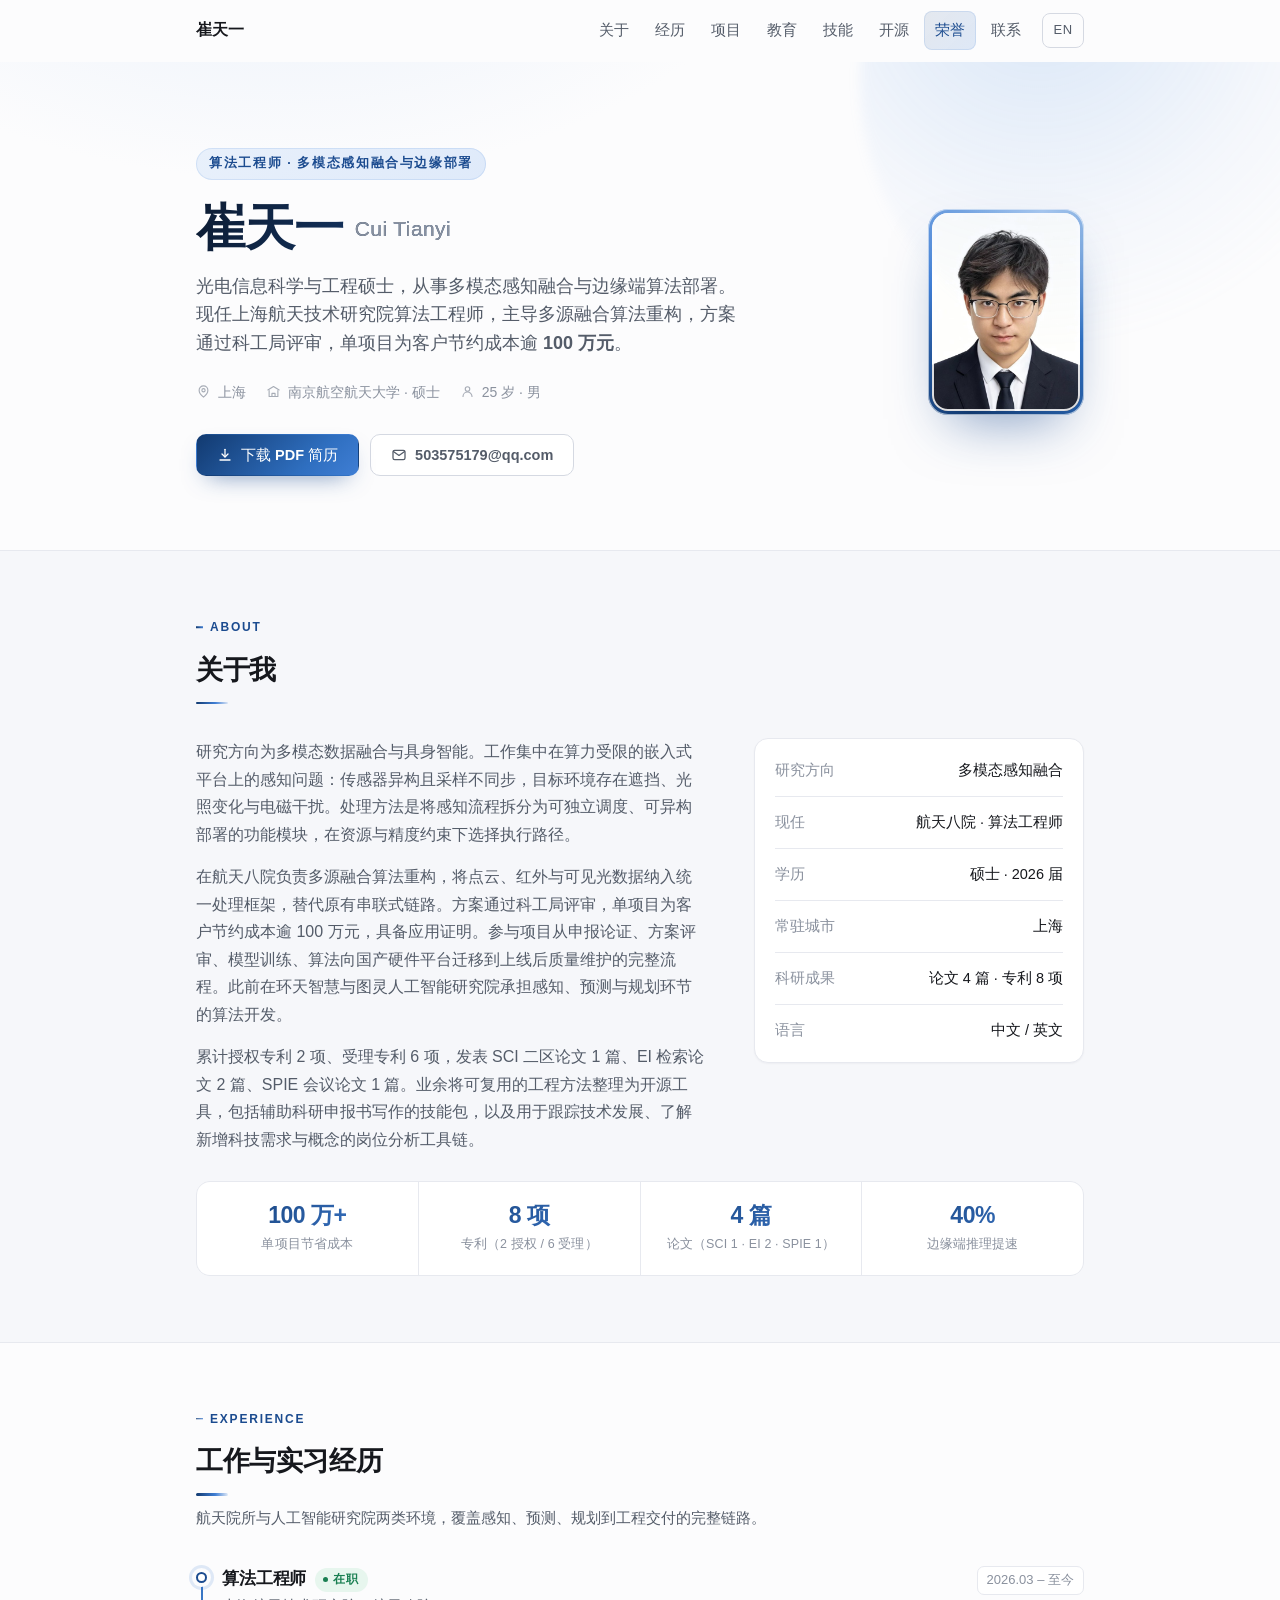
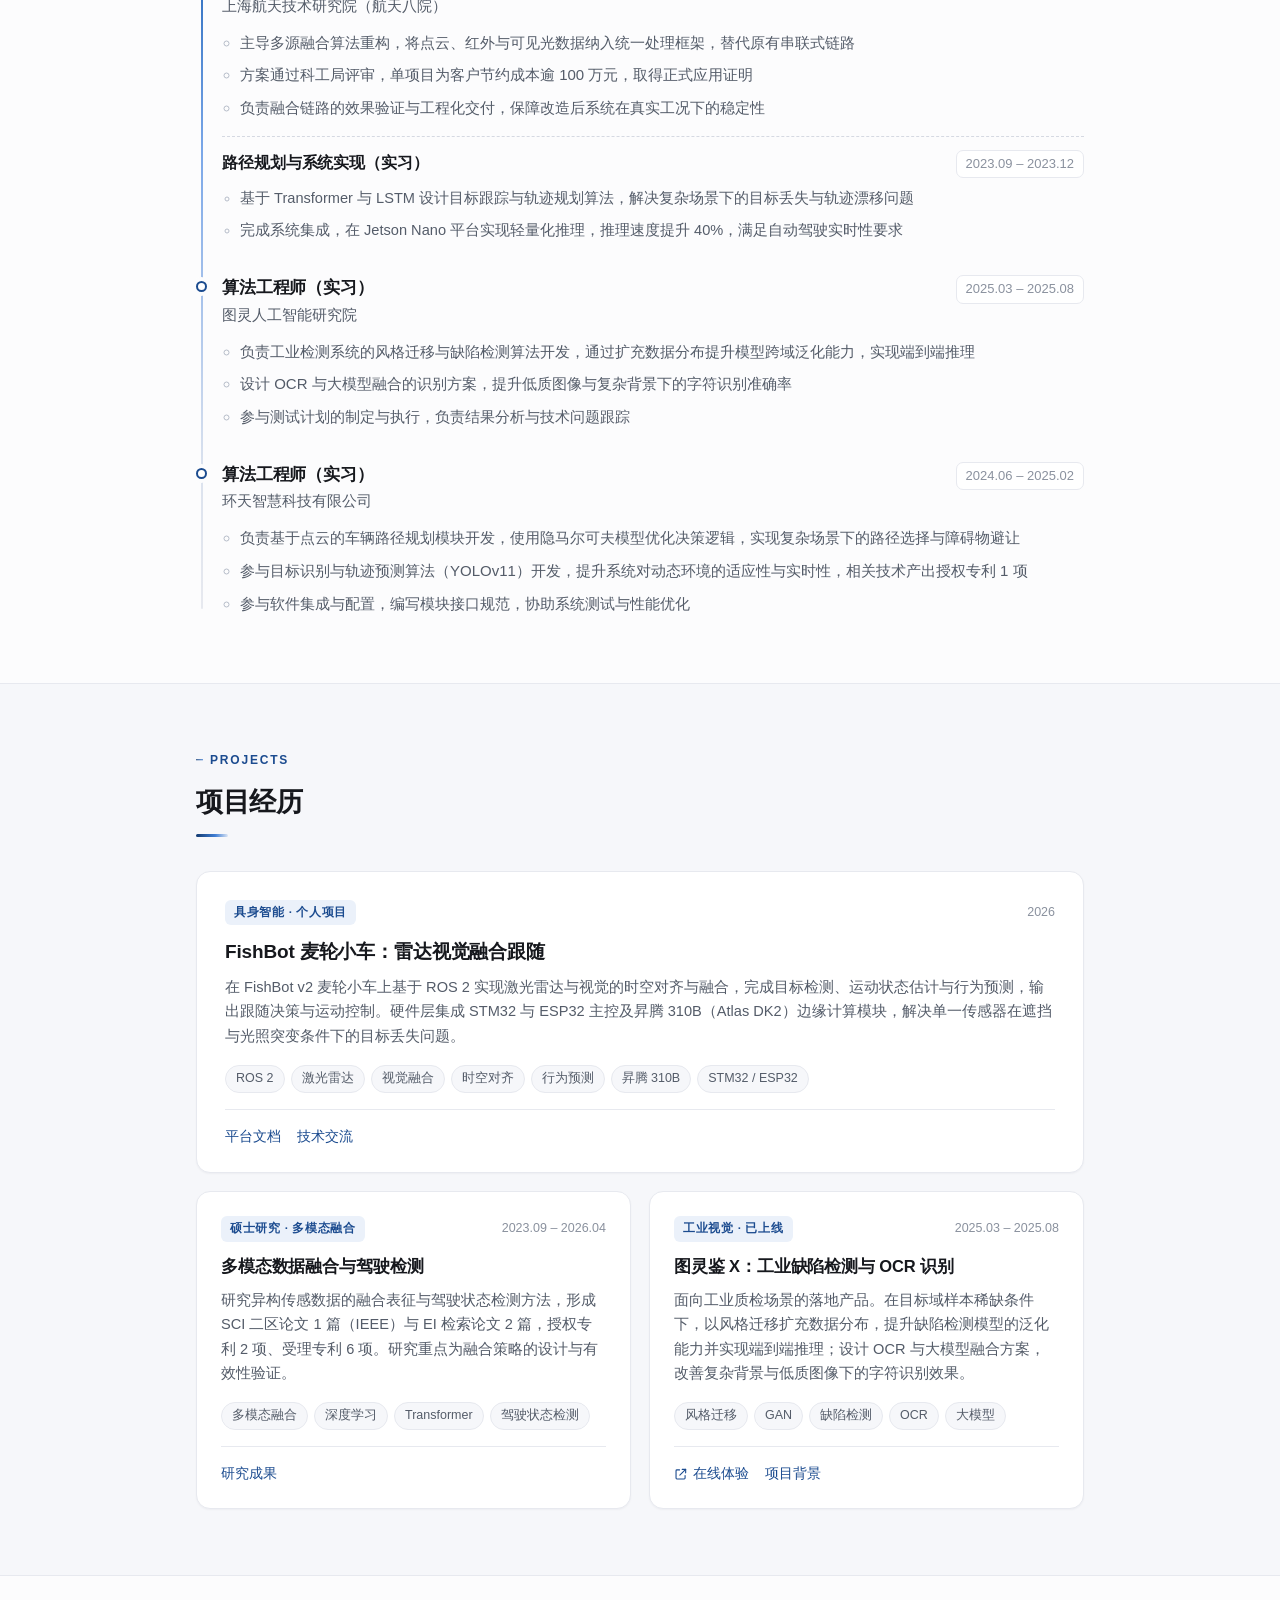
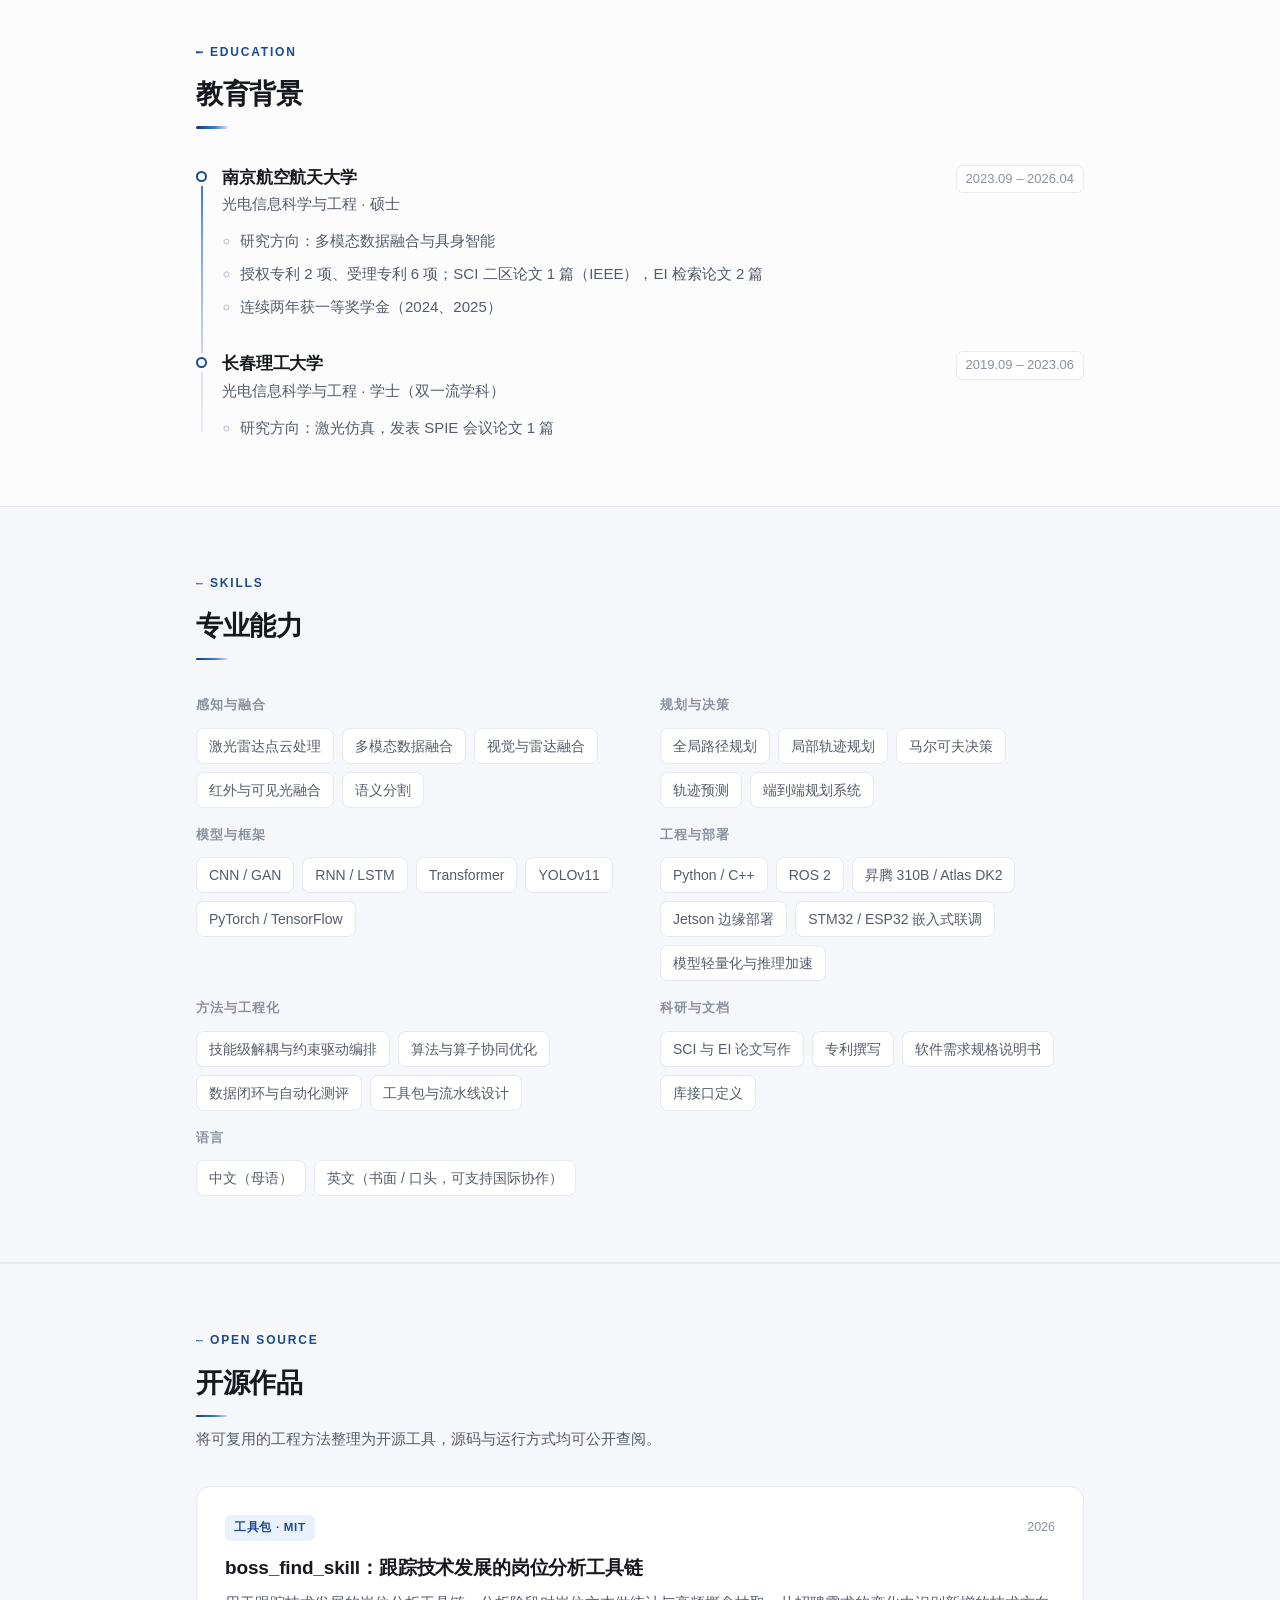
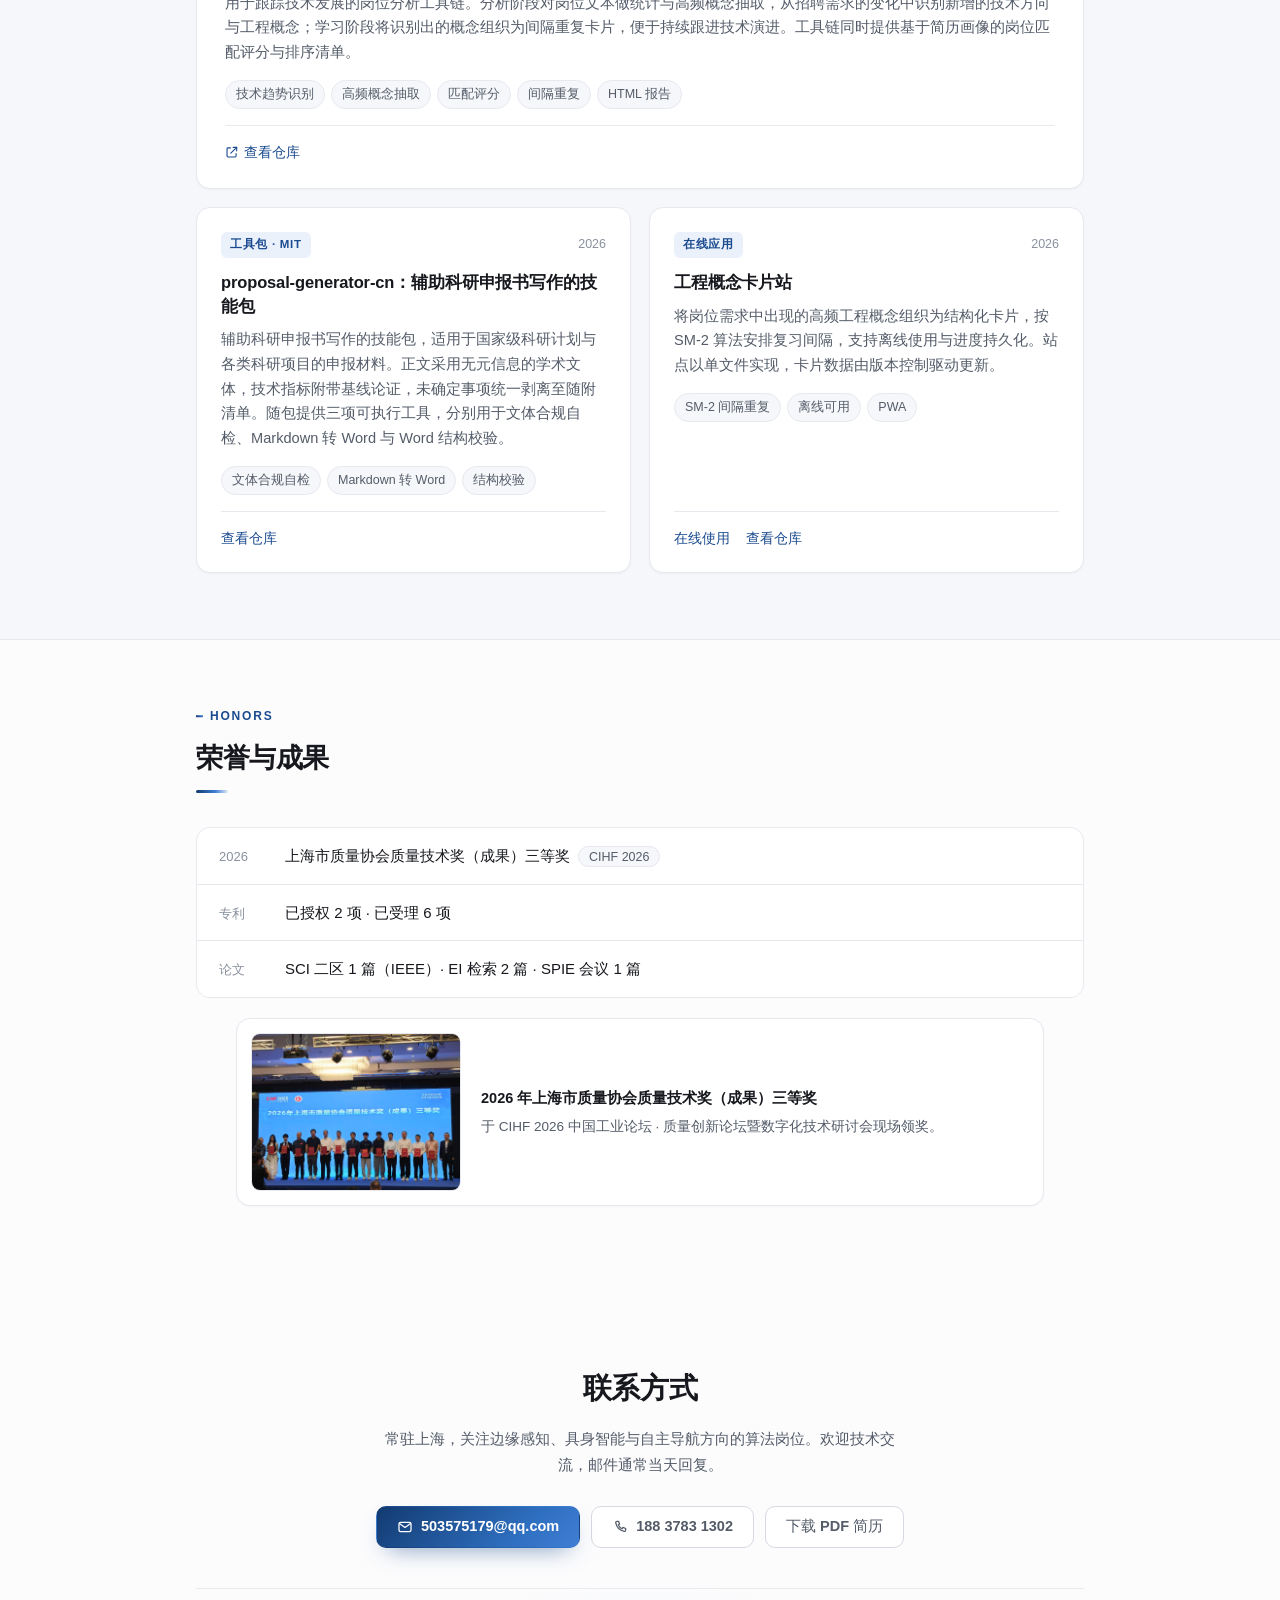
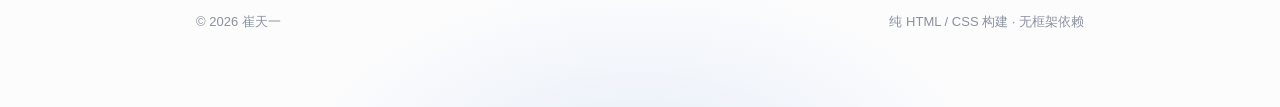
==== commit d3441429: "docs: 去除军事相关表述，重新定位两个开源工具的对外说明 - proposal-generator-cn 改述为辅助科研申报书写作的技能包，移除军工字样 - boss_find_skill 改述为" ====
--- a/index.html
+++ b/index.html
@@ -105,7 +105,7 @@
             在航天八院负责多源融合算法重构，将点云、红外与可见光数据纳入统一处理框架，替代原有串联式链路。方案通过科工局评审，单项目为客户节约成本逾 100 万元，具备应用证明。参与项目从申报论证、方案评审、模型训练、算法向国产硬件平台迁移到上线后质量维护的完整流程。此前在环天智慧与图灵人工智能研究院承担感知、预测与规划环节的算法开发。
           </p>
           <p>
-            累计授权专利 2 项、受理专利 6 项，发表 SCI 二区论文 1 篇、EI 检索论文 2 篇、SPIE 会议论文 1 篇。业余将可复用的工程方法整理为开源工具，包括科研项目申报写作与自检工具包，以及岗位信息分析与知识组织工具链。
+            累计授权专利 2 项、受理专利 6 项，发表 SCI 二区论文 1 篇、EI 检索论文 2 篇、SPIE 会议论文 1 篇。业余将可复用的工程方法整理为开源工具，包括辅助科研申报书写作的技能包，以及用于跟踪技术发展、了解新增科技需求与概念的岗位分析工具链。
           </p>
         </div>
 
@@ -439,14 +439,14 @@
             <span class="card__date">2026</span>
           </div>
           <h3 class="card__title">
-            <a href="https://github.com/ccccty/boss_find_skill" target="_blank" rel="noopener">boss_find_skill：岗位信息分析与知识组织工具链</a>
+            <a href="https://github.com/ccccty/boss_find_skill" target="_blank" rel="noopener">boss_find_skill：跟踪技术发展的岗位分析工具链</a>
           </h3>
           <p class="card__desc">
-            面向岗位市场分析的技能包，划分为采集、分析、学习三个阶段。分析阶段对岗位文本做统计与高频词抽取，输出城市、薪资、经验与学历分布报告；匹配阶段按简历画像对岗位逐条打分并给出排序清单；学习阶段将高频工程概念组织为间隔重复卡片。脚本随包提供，相同输入得到相同输出。
+            用于跟踪技术发展的岗位分析工具链。分析阶段对岗位文本做统计与高频概念抽取，从招聘需求的变化中识别新增的技术方向与工程概念；学习阶段将识别出的概念组织为间隔重复卡片，便于持续跟进技术演进。工具链同时提供基于简历画像的岗位匹配评分与排序清单。
           </p>
           <div class="card__stack">
-            <span class="chip">岗位文本分析</span>
-            <span class="chip">高频词抽取</span>
+            <span class="chip">技术趋势识别</span>
+            <span class="chip">高频概念抽取</span>
             <span class="chip">匹配评分</span>
             <span class="chip">间隔重复</span>
             <span class="chip">HTML 报告</span>
@@ -465,10 +465,10 @@
             <span class="card__date">2026</span>
           </div>
           <h3 class="card__title">
-            <a href="https://github.com/ccccty/proposal-generator-cn" target="_blank" rel="noopener">proposal-generator-cn：科研项目申报书工具包</a>
+            <a href="https://github.com/ccccty/proposal-generator-cn" target="_blank" rel="noopener">proposal-generator-cn：辅助科研申报书写作的技能包</a>
           </h3>
           <p class="card__desc">
-            面向军工科研计划与国家级项目的申报书撰写工具包。正文采用无元信息的学术文体，技术指标附带基线论证，未确定事项统一剥离至随附清单。随包提供三项可执行工具，分别用于文体合规自检、Markdown 转 Word 与 Word 结构校验。
+            辅助科研申报书写作的技能包，适用于国家级科研计划与各类科研项目的申报材料。正文采用无元信息的学术文体，技术指标附带基线论证，未确定事项统一剥离至随附清单。随包提供三项可执行工具，分别用于文体合规自检、Markdown 转 Word 与 Word 结构校验。
           </p>
           <div class="card__stack">
             <span class="chip">文体合规自检</span>
